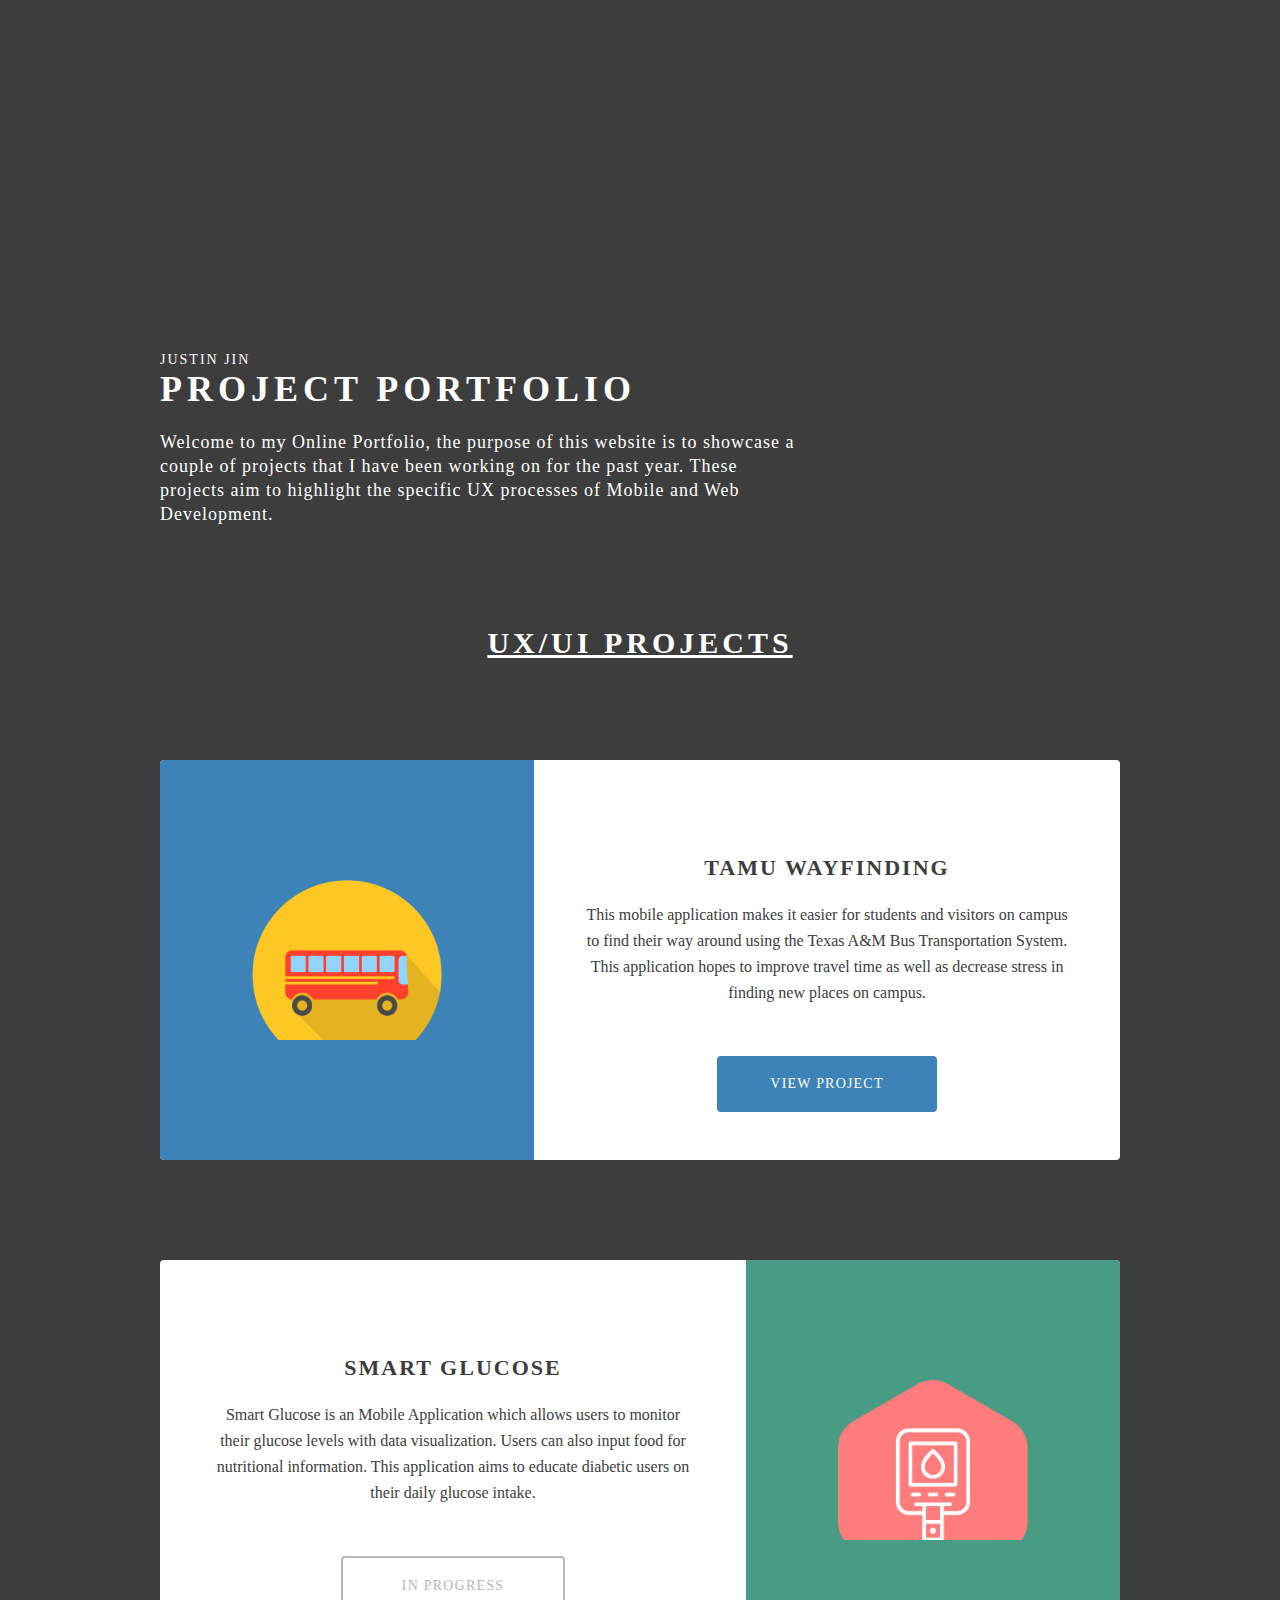
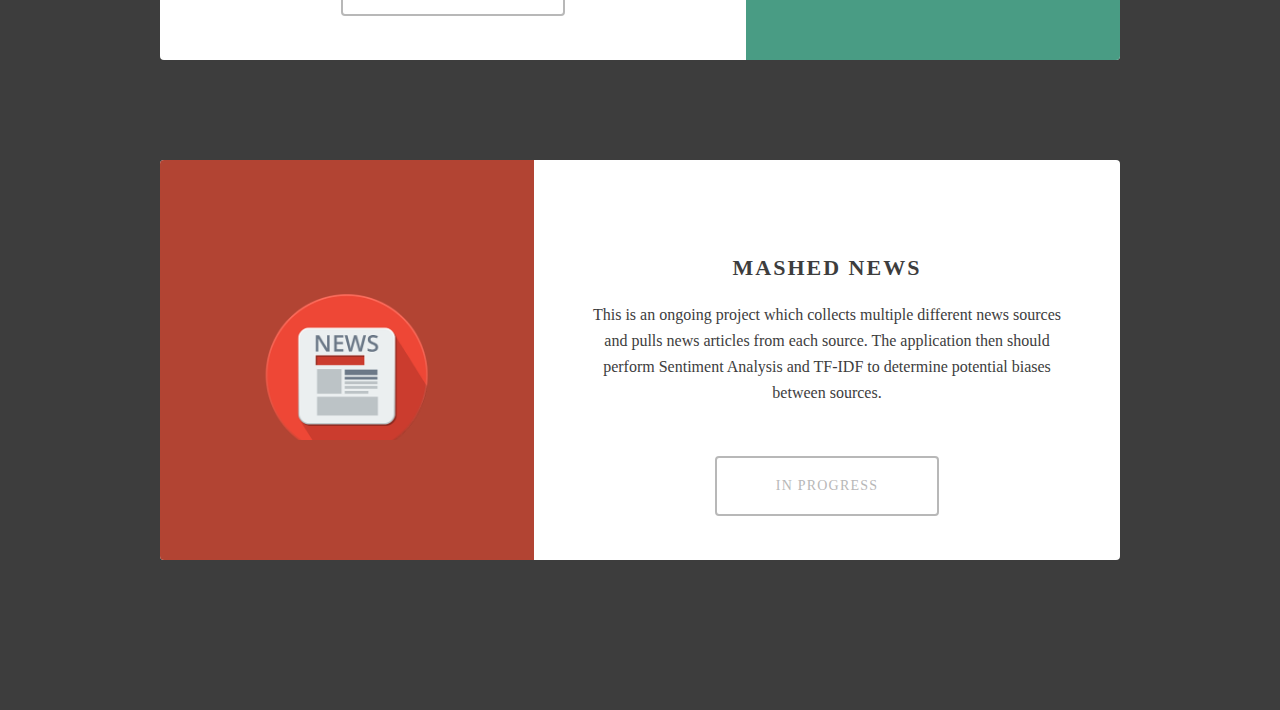
==== index.html @ f414e350 "init" ====
<!DOCTYPE html>
<html lang="en">
<head>
    <meta charset="utf-8">
	<title>UX Portfolio: JJin</title>
	<meta name="viewport" content="width=device-width, initial-scale=1.0"/>
	<meta name="robots" content="index, follow">
	<meta name="description" content="UX portfolio designed to showcase personal projects ">
	<meta name="author" content="Justin Jin">
	
    <!-- CSS / Fonts / Icons -->
    <link rel="stylesheet" type="text/css" href="fonts.css">
    <link rel="stylesheet" href="animate.css">
    <link rel="stylesheet" href="mobile.css">
    
    <!-- JavaScript /jQuery -->
    <script src="jquery-2.0.3.min.js"></script>
    <script src="jquery.stellar.min.js"></script>
    <script src="parallax.js"></script>
    <script src="waypoints.min.js"></script>
	<script>
	 $(function(){
	 	$('.work-history').hide();
	 	
	  	$('.locked').hover(function(){
	  		$(this).addClass('animated swing');
	  		}, function() {
	  			$(this).removeClass('animated swing');
	  	});
	 
	  	$('.locked').click(function(e){
		 	e.preventDefault();
		});
		
		$('.huge-icon').waypoint(function() {
			$(this).addClass('animated rollIn');
			}, { offset: 400 });
			
		$('.cover').waypoint(function() {
			$(this).addClass('animated wipe');
			}, { offset: 400 });
	  });
	</script>
    

	<!--[if lt IE 9]>
		<script src="http://html5shim.googlecode.com/svn/trunk/html5.js"></script>
	<![endif]-->

    <!--[if IE 7]> <html class="ie7"> <![endif]-->  
    <!--[if IE 8]> <html class="ie8"> <![endif]-->  

</head>
<body>

<header  class="dark">
	<div class="container">
		<div class="introduction">
			<span class="animated fadeIn author-name">Justin Jin</span>
			<h1 class="author-title animated fadeInDown">Project Portfolio</h1>
			<p class="author-summary animated fadeInUp">Welcome to my Online Portfolio, the purpose of this website is to showcase a couple of projects that I have been working on for the past year. These projects aim to highlight the specific UX processes of Mobile and Web Development.</p>
		</div>
	</div>
</header>



<section class="dark home">
	<div class="container">
				<u><h3 class="title-section">UX/UI Projects</h3></u>
	</div>
	<ul class="projects">
	
		<li>
                <div class="project theme_blue">
                    <div class="project-hd">
                        <div class="project-hd-content">
                            <div class="project-hd-content-bg"></div>
                            <div class="project-hd-content-icon">
                                <span class="icon icon_barkpark">
                            </div>
                        </div>
                    </div>
                    <div class="project-bd">
                        <h2 class="project-name">TAMU Wayfinding</h2>
                        <p>This mobile application makes it easier for students and visitors on campus to find their way around using the Texas A&M Bus Transportation System. This application hopes to improve travel time as well as decrease stress in finding new places on campus. </div>
                    <div class="project-ft">
                        <a href="tamuwayfinding.html" class="btn">View Project</a>
                    </div>
                </div>
            </li> 
		<li>
                <div class="project theme_teal">
                    <div class="project-hd project-hd_reverse">
                        <div class="project-hd-content">
                            <div class="project-hd-content-bg"></div>
                            <div class="project-hd-content-icon">
                                <span class="icon icon_sps">
                            </div>
                        </div>
                    </div>
                    <div class="project-bd">
                        <h2 class="project-name">Smart Glucose</h2>
                        <p>Smart Glucose is an Mobile Application which allows users to monitor their glucose levels with data visualization. Users can also input food for nutritional information. This application aims to educate diabetic users on their daily glucose intake.</div>
                    <div class="project-ft">
                        <span class="btn disabled">In Progress</span>
                    </div>
                </div>
            </li> 
			
					<li>
                <div class="project theme_red">
                    <div class="project-hd">
                        <div class="project-hd-content">
                            <div class="project-hd-content-bg"></div>
                            <div class="project-hd-content-icon">
                                <span class="icon icon_tv">
                            </div>
                        </div>
                    </div>
                    <div class="project-bd">
                        <h2 class="project-name">Mashed News</h2>
                        <p>This is an ongoing project which collects multiple different news sources and pulls news articles from each source. The application then should perform Sentiment Analysis and TF-IDF to determine potential biases between sources. </div>
                    <div class="project-ft">
                        <span class="btn disabled">In Progress</span>
                    </div>
                </div>
            </li> 
		<li>
		
        </ul>   
		

		



		
</section>

<script>
  (function(i,s,o,g,r,a,m){i['GoogleAnalyticsObject']=r;i[r]=i[r]||function(){
  (i[r].q=i[r].q||[]).push(arguments)},i[r].l=1*new Date();a=s.createElement(o),
  m=s.getElementsByTagName(o)[0];a.async=1;a.src=g;m.parentNode.insertBefore(a,m)
  })(window,document,'script','//www.google-analytics.com/analytics.js','ga');

  ga('create', 'UA-48662923-1', 'harkmylord.com');
  ga('send', 'pageview');

</script>

</body>
</html>
---- mobile.css ----
/* Fonts */ 
@font-face{ 
	font-family: 'ProximaNova-Thin';
	src: url('../fonts/ProximaNova-Thin-webfont.eot');
	src: url('../fonts/ProximaNova-Thin-webfont.eot?iefix') format('eot'),
	     url('../fonts/ProximaNova-Thin-webfont.woff') format('woff'),
	     url('../fonts/ProximaNova-Thin-webfont.ttf') format('truetype'),
	     url('../fonts/ProximaNova-Thin-webfont.svg#webfont') format('svg');
}

@font-face{ 
	font-family: 'ProximaNova-Light';
	src: url('../fonts/ProximaNova-Light-webfont.eot');
	src: url('../fonts/ProximaNova-Light-webfont.eot?iefix') format('eot'),
	     url('../fonts/ProximaNova-Light-webfont.woff') format('woff'),
	     url('../fonts/ProximaNova-Light-webfont.ttf') format('truetype'),
	     url('../fonts/ProximaNova-Light-webfont.svg#webfont') format('svg');
}

@font-face{ 
	font-family: 'ProximaNova-Reg';
	src: url('../fonts/ProximaNova-Reg-webfont.eot');
	src: url('../fonts/ProximaNova-Reg-webfont.eot?iefix') format('eot'),
	     url('../fonts/ProximaNova-Reg-webfont.woff') format('woff'),
	     url('../fonts/ProximaNova-Reg-webfont.ttf') format('truetype'),
	     url('../fonts/ProximaNova-Reg-webfont.svg#webfont') format('svg');
}

@font-face{ 
	font-family: 'ProximaNova-Bold';
	src: url('../fonts/ProximaNova-Bold-webfont.eot');
	src: url('../fonts/ProximaNova-Bold-webfont.eot?iefix') format('eot'),
	     url('../fonts/ProximaNova-Bold-webfont.woff') format('woff'),
	     url('../fonts/ProximaNova-Bold-webfont.ttf') format('truetype'),
	     url('../fonts/ProximaNova-Bold-webfont.svg#webfont') format('svg');
}



/* Colors */

.deep-red {
	color: #cd4d37;
}

.deep-orange {
	color: #dd6900;
}

.deep-yellow {
	color: #f6ab10;
}

.deep-blue {
	color: #3093c5;
}

.deep-green {
	color: #01ad97;
}

.concrete {
	color: #d9d9d9;
}

/* Icon Adjustments */
.fa-times-circle {
	color: #cd4d37;
}

.fa-check-circle {
	color: #01ad97;
}

html, body {
	margin: 0;
	padding: 0;
	font-family: 'ProximaNova-Thin';
}

section {
	position: relative;
	padding: 50px 0;
	overflow: hidden;
}

h1, h2, h3, h4, h5, h6 {
	text-transform: uppercase;
	
}

.headline {
	margin:0 0 50px 0;
	font-size: 38px;
	text-align: center;
	font-family: 'ProximaNova-Bold';
}


p {
	font-size: 16px;
	font-family: 'ProximaNova-Reg';
	line-height: 26px;
	margin-top: 0;
	margin-bottom: 0;
}

.light {
	width: 100%;
	background: #FFF;
	color: #3d3d3d;
}

.light a {
	
}

.dark {
	width: 100%;
	background: #3d3d3d;
	color: #FFF;
	
}

.blue {
	width: 100%;
	background: #2a80b9;
	color: #FFF;
}

.green {
	background: #2ecc71;
	color: #FFF;
}

.red {
	background: #e74c3c;
	color: #FFF;
}

.container {
	padding: 0 25px;
}

.container_overlay {
	width: 320px;
}

.hide {
	opacity: 0;
}

.show {
	opacity: 100;
}

.show-desktop {
	display: none;
}

.show-mobile {
	display: block;
}

.show-tablet {
	display: none;
}
.container img {
	max-width: 100%;
	margin-left: auto;
	margin-right: auto;
}

.img-center {
	margin-bottom: 150px !important;
}

.full {
	margin-bottom: 75px;
	position: relative;
	display: block;
	overflow: hidden;
}

.left {
	margin-bottom: 50px;
}

.right {
	margin-bottom: 50px;
}

.small-image {
	margin: 0 auto;
}



/* The Grid */

.grid-container *{
    box-sizing: border-box; 
}


.row:before, 
.row:after {
	content:"";
    display: table ;
    clear:both;
}


[class*='col-'] {
    float: left;
    min-height: 1px; 
    width: 16.66%; 
    padding: 12px;
}

.col-1{ width: 33.33%; }
.col-2{ width: 33.33%; }
.col-3{ width: 50%;    }
.col-4{ width: 66.66%; }
.col-5{ width: 83.33%; }
.col-6{ width: 100%;   }




.list-parts {
	font-family: 'ProximaNova-Reg';
	padding: 30px 30px;
}



/* Banners */
.mast {
	width:100%;
	height: 568px;
	color: #FFF;
}


/*V2 */
  .mast-home {
	  
	  
	  width: 100%;
	  height: 500px;
	  color: #FFF;
	  
	  
  }
  
  .introduction {
  	padding-top: 150px;
  }  
  
  .author-name {
	  margin-bottom: 0px;
	  font-family: 'ProximaNova-Bold';
	  text-transform: uppercase;
	  font-size: 12px;
	  letter-spacing: 2px;
  }
  .author-title {
	  font-family: 'ProximaNova-Thin';
	  font-size: 18px;
	  letter-spacing: 4px;
	  margin-bottom: 5px;
  }
  .author-summary {
	  font-family: 'ProximaNova-Thin';
	  font-size: 14px;
	  letter-spacing: 1px;
	  line-height: 20px;
  }
  
  
    

.michael {
	background: transparent url('../images/mast_small2.jpg') 0 0 / cover no-repeat;
}

.dot-matrix {
	background: transparent url('../images/tv/mast_small.jpg') 0 0 / cover no-repeat ;
  }

.tester {
	background: transparent url('../images/tester/mast_small.jpg') 0 0 / cover no-repeat ;
  }
  
.product-app {
	width: 100%;
	background: transparent url('../images/product-samples/mast_small.jpg') 0 0 / cover no-repeat;
	color: #FFF;
}

.watch-mast {
	width: 100%;
	background: transparent url('../images/watch/mast-small.jpg') 0 0 / cover no-repeat;
	color: #FFF;
}

.games-mast {
	background: transparent url('../images/nerd-box/mast-small.jpg') 0 0 / cover no-repeat;
}

.bath-mast {
	background: transparent url('../images/bathroom/mast-small.jpg') 0 0 / cover no-repeat;
}

.frame-mast {
	background: transparent url('../images/frameoflime/mast_small.jpg') 0 0 / cover no-repeat;
}
  
.mast_intro {
	margin: 0px auto 10px;
	padding: 100px 0 0;
	text-align: center;
	text-transform: uppercase;
}

.author {
	display: block;
	font-size: 22px;
	line-height: 22px;
	font-family: 'ProximaNova-Thin';
}

.header_large {
	display: block;
	font-size: 38px;
	line-height: 28px;
	font-family: 'ProximaNova-Bold';
}

.header_giant {
	display: block;
	font-size: 52px;
	line-height: 40px;
	font-family: 'ProximaNova-Bold';
}

.intro-text {
	width: 300px;
	margin: 0 auto;
	font-size: 16px;
	line-height: 20px;
	font-family: "ProximaNova-Light";
	text-align: center;
}

  .title-section {
	font-size: 24px;
	font-family: 'ProximaNova-Thin';
	text-transform: uppercase;
	margin-bottom: 75px;
	margin-top: 50px;
	text-align: center;
	letter-spacing: 4px;
	}


/* Skills  */

.exclaim {
	display: block;
	font-size: 24px;
	line-height: 30px;
	text-align: left;
	text-transform: uppercase;
	font-family: 'ProximaNova-Reg';
}


.skills-chart {
	width: 100%;
	margin-bottom: 50px;
	padding: 0;
	list-style-type: none;
	font-family: "ProximaNova-Light";
	overflow: hidden;
	text-align: right;
}

.points {
	margin-bottom: 25px;
	font-size: 14px;
}

.skill {
	margin-right: 5px;
	margin-bottom: 20px;
	font-size: 16px;
}

.points > .fa {
	margin: 0 2px;
}

/* Thirds */
.thirds {
	padding: 0;
	margin-bottom: 50px;
	display: block;
	list-style-type: none;
	text-align: center;
	overflow: hidden;
}

.third {
	margin-bottom: 50px;
}

.third:last-child {
	margin-bottom: 0;
}

.huge-icon {
	width: 25%;
	height: 25%;
}

.icon-heading {
	margin-bottom: 10px;
	font-size: 18px;
	font-family: 'ProximaNova-Bold';
	letter-spacing: 2px;
}

.icon-text {
	font-size: 16px;
	line-height: 22px;
}

/* Quarters */

  .quarters {
	  list-style-type: none;
	  padding: 0;
	  overflow: hidden;
  }
  
  .quarter {
	  width: 25%;
	  float: left;
	  margin: 0;
	  text-align: center;
  }

/* Project Stats */

.circle {
	width: 100px;
	height: 100px;
	border-radius: 100px;
	background: #FFF;
	color: #3D3D3D;
}

.medium {
	width: 270px;
	float: left;
}
.medium:last-child {
	margin: 0;
}

.stat {
	text-align: center;
}

.icon-list {
	margin-top: 0;
	padding-left: 0;
	list-style-type: none;
}

.unused {
	color: #97c5dd;
}

.large-icon {
	width:50px;
	font-size: 70px;
	margin: 0 15px 0 0;
	text-align: center;
}

.medium-icon {
	width:30px;
	font-size: 22px;
	margin: 0 5px 0 0;
	text-align: center;
}

.sub-heading {
	padding-top: 10px;
	display: block;
	font-size: 22px;
	text-transform: uppercase;
}

.connector {
	font-size: 42px;
	vertical-align: sub;
}
/* End Project Stats */



/* Resume Section */

.work-history {
	list-style-type: none;
	padding: 0;
	margin-bottom: 50px;
}

.experience {
	margin-bottom: 50px;
	position: relative;
}

.job-title {
	font-size: 32px;
	font-family: 'ProximaNova-Bold';
	text-transform: uppercase;
	margin-bottom: 15px;
	margin-top: 0px;
	text-align: center;
}



.company {
	font-size: 18px;
	font-family: 'ProximaNova-Light';
	margin-bottom: 0px;
	text-align: center;
}

.range {
	color: #646464;
}

.experience-details {
	margin-bottom: 25px;
}

.ctas {
	margin: 0px auto;
	display: inline-block;
	width: 100%;
}

.resume {
	display: block;
}
.resume:first-child {
	margin-bottom: 15px;
}

.experience-separator {
	margin: 100px 0 100px;
	border: 0;
	height: 1px;
	background-color: #C4C4C4;
	}

.page-break {
	display: none;
}


/* Brands & Company Logos List */

.clients {
	margin: 0;
	padding: 0;
	list-style-type: none;
	overflow: hidden;
	margin-bottom: 25px;
	opacity: .2;
}

.brand {
	float: left;
	width: 35%;
	margin: 10px 20px;
}


.outer-icon {
	margin: 0px auto;
	width: 100px;
	display: block;
}

/* Project List */   
.project-list {
    padding: 0;
    margin: 0px auto;
    list-style-type: none;
    overflow: hidden;
    text-align: center;
}



.project-preview {
    /* opacity: .5; */
}

.project-name {
	font-size: 18px;
	font-family: 'ProximaNova-Bold';
	letter-spacing: 2px;
}


.btn {
	width: 200px;
	margin: 0 auto;
	padding: 20px;
	display: block;
	text-decoration: none;
	text-align: center;
	text-transform: uppercase;
	font-family: 'ProximaNova-Reg';
	color: #FFF;
	letter-spacing: 1.2px;
	overflow: hidden;
	font-size: 14px;
}

.btn-icon-l {
	margin-right: 10px;
	font-weight: bold;	
}

.btn-icon-r {
	margin-left: 10px;
	font-weight: bold;	
}

.action {
  	background: #3093c5;
}

.action:hover {
  background: #1a719c;
}

.locked {
	border: 2px solid #FFF;
}

.locked:hover {
	background: #c0392b;
}

.go {
	border: 2px solid #FFF;
}

.go:hover {
	background: #3d3d3d;
}
.resume {
	border: 2px solid #3d3d3d;
	color: #3d3d3d;
}
.resume:hover {
	color: #FFF;
}
.product-samples-list {
	background: transparent url('../images/product-samples/mast-small.jpg') 0 0 / cover no-repeat;
}  

.tv-dashboard-list {
	background: transparent url('../images/tv/mast-small.jpg') 0 0 / cover no-repeat;
}  
.tester-list {
	background: transparent url('../images/tester/mast-small.jpg') 0 0 / cover no-repeat;
}
.climbs-list {
	background: transparent url('../images/climbs-list.jpg') 0 0 / cover no-repeat;
}

.smart-watch-list {
	background: transparent url('../images/watch/watch-list.jpg') 0 0 / cover no-repeat;
}  
.xbox-list {
	background: transparent url('../images/xbox-list.jpg') 0 0 / cover no-repeat;
}

.bath-list {
	background: transparent url('../images/bathroom/bathroom-list.jpg') 0 0 / cover no-repeat;
}



.interests {
	background-image: url('../images/soldering.jpg');
	background-size: cover;
	background-position: center center;
}
 .social-icon {
 	 width: 100%;
 	 display: block;
	 text-decoration: none;
	 color: #3D3D3D;
	 font-size: 26px;
 }
 
 .social-icon:hover {
	 color: #FFF;
	 background-color: #2a80b9;
 }


 .halfScreen-figure {
 	background-size: cover;
 }
 
/* Half Images */

.spark-core {
	background: url('../images/bathroom/spark-adafruit.jpg') center center no-repeat;
}

.conference-room {
	background: url('../images/bathroom/conferenceroom.png') center center no-repeat;
}

.frame-back {
	background: url('../images/frameoflime/frame-back.jpg') 0 0 no-repeat;
	background-size: cover;
	height: 300px;
}

.front-pixels {
	background: url('../images/frameoflime/front-pixels.jpg') center center no-repeat;
	background-size: cover;
	height: 300px;
}

.battery {
	background: url('../images/frameoflime/battery.jpg') center center  no-repeat;
	background-size: cover;
	height: 300px;
}

.workspace {
	background: url('../images/frameoflime/workspace.jpg') bottom left no-repeat;
	background-size: cover;
	height: 300px;
}

.frame-on {
	background: url('../images/frameoflime/frame-on.jpg') bottom left no-repeat;
	background-size: cover;
	height: 300px;
}

.orientation-gif {
	background: url('../images/frameoflime/frame-orientation.gif') center center no-repeat;
	height: 300px;
}

.menzie-react {
	background: url('../images/frameoflime/menzie-response.png') center center no-repeat;
	background-size: contain!important;
	height: 300px;
}


.intial-sketches {
	background: url('../images/tv/sketches.jpg') center center no-repeat;
	background-size: contain!important;
	height: 300px;
}

.tv-ia {
	background: url('../images/tv/team-data.jpg') center center no-repeat;
	background-size: contain!important;
	height: 300px;
}


.tv-hardware {
	background: url('../images/tv/raspberry-pi.png') center center no-repeat;
	background-size: cover;
	height: 300px;
}

.sketches-v2 {
	background: url('../images/tv/sketches-all.jpg') center center no-repeat;
	background-size: contain!important;
	height: 300px;
}

.original-dash {
	background: url('../images/tv/original-dash.jpg') center center no-repeat;
	background-size: contain!important;
	height: 300px;
}

.tv-wireframe {
	background: url('../images/tv/wireframe.jpg') center center no-repeat;
	background-size: contain!important;
	height: 300px;
}

.tv-visuals {
	background: url('../images/tv/tv-visuals.jpg') center center no-repeat;
	background-size: contain!important;
	height: 300px;
}

.doubles {
}

 .halfScreen {
	 overflow: hidden;
	 display: block;
	 margin: 0;
	 padding: 0;
	 list-style-type: none;
 }
 
 .halfScreen > * {
	 box-sizing: border-box;
 }
 
 .halfScreen-content {
	 padding: 50px;
 }
 
 .fig-title {
	 font-size: 18px;
	 font-family: 'ProximaNova-Bold';
 }
 
/* New Projects List */
/* project module */
.home {
	background-image: url('../images/collage-bg.jpg');
	}

.project {
    background-color: #ffffff;
    margin-bottom: 50px;
    color: #3d3d3d;
    border-radius: 4px;
}

.projects {
	width: 100%;
	list-style-type: none;
	padding-left: 0;
}

.projects li {
	margin: 0px 10px;
}
/* .project-hd {} */

.project-hd-content {
    position: relative;
}

.project-hd-content-bg {
	height: 160px;
	opacity: 0.25;
}

/*
.theme_agent .project-hd-content-bg {
    background: transparent url('../images/games.jpg') 0 0 / cover no-repeat; 
}

.theme_red .project-hd-content-bg {
    background: transparent url('../images/frame.jpg') 0 0 / cover no-repeat;
}

.theme_green .project-hd-content-bg {
    background: transparent url('../images/tv.jpg') 0 0 / cover no-repeat;
}

.theme_blue .project-hd-content-bg {
    background: transparent url('../images/watch.jpg') 0 0 / cover no-repeat;
}

.theme_teal .project-hd-content-bg {
    background: transparent url('../images/fc.jpg') 0 0 / cover no-repeat;
}

.theme_purple .project-hd-content-bg {
    background: transparent url('../images/bath.jpg') 0 0 / cover no-repeat;
}
*/

.project-hd-content-icon {
    display: flex;
    justify-content: center;
    align-items: center;
    position: absolute;
    top: 0;
    right: 0;
    bottom: 0;
    left: 0;
}

.project-bd {
    padding: 25px 15px;
    text-align: center;
}

.project-ft {
    text-align: center;
    padding-bottom: 25px;
}

/* btn module */
.btn {
	border-radius: 4px;
}

/* icon object */
.icon {
	width: 190px;
    height: 160px;
    display: block;
    margin: 0 auto;
    margin-top: 25px;
    background: transparent 0 0 no-repeat;
    background-size: cover;
}

.icon_games {
    background-image: url('../images/icon-xbox.png');
}

.icon_watch {
    background-image: url('../images/icon-smartwatch.png');
}

.icon_tv {
    background-image: url("news.png");
}

.icon_frame {
    background-image: url('../images/icon-smartframe.png');
}

.icon_samples {
    background-image: url('../images/icons/samples.png');
}

.icon_bath {
	background-image: url('../images/icons/iotroom.png');
}

.icon_barkpark {
	background-image: url("bus.png");
}

.icon_sps {
	background-image: url("glucosey.png");
}


/* project themes object */
.theme_agent .project-hd,
.theme_agent .btn {
    background-color: #da8032;
}
.theme_agent .btn:hover {
    background-color: #E67E22;
}


.theme_blue .project-hd,
.theme_blue .btn {
    background-color: #3e83b7;
}
.theme_blue .btn:hover {
    background-color: #2980B9;
}


.theme_green .project-hd,
.theme_green .btn {
    background-color: #64c471;
}
.theme_green .btn:hover {
    background-color: #27AE60;
}


.theme_red .project-hd,
.theme_red .btn {
    background-color: #b24433;
}
.theme_red .btn:hover {
    background-color: #C0392B;
}


.theme_teal .project-hd,
.theme_teal .btn {
    background-color: #499c84;
}
.theme_teal .btn:hover {
    background-color: #16A085;
}


.theme_purple .project-hd,
.theme_purple .btn {
    background-color: #9165b5;
}
.theme_purple .btn:hover {
    background-color: #8353ac;
}


.disabled {
	border: 2px solid #B8B8B8;
	background-color: transparent!important;
	color: #B8B8B8;
}


.message-me {
	background-color: #1F94E1;
}

.message-me h2 {
	font-size: 20px;
	font-family: 'ProximaNova-Bold';
	letter-spacing: 1px;
	margin: 0px 0px 15px;
	text-align: center;
}

.message-me p {
	font-size: 14px;
	line-height: 18px;
	margin-bottom: 50px;
	letter-spacing: 1px;
}

.white-contact {
	background-color: #FFF;
	color: #0097E0;
	font-size: 14px;
	letter-spacing: 1px;
}

.aside-icon {
	height: 75px;
	margin: 0px auto 50px;
}




/* Experience Area */

.exp-container {
	width: 100%;
}

.exp-logo {

}

.sps-logo {
	width: 100px;
	margin: 0 auto 15px;
}

.nerdery-logo {
	margin: 0 auto 25px;
	width: 75px;
}

.exp-details {
	display: block;
	margin-bottom: 50px;
}

.exp-heading {
	font-size: 20px;
	font-family: 'ProximaNova-Bold';
	letter-spacing: 1px;
	margin: 0px 0px 5px;
	text-align: center;
}

.exp-sub-heading {
	font-size: 16px;
	font-family: 'ProximaNova-Thin';
	letter-spacing: 1px;
	margin: 0px 0px 15px;
	text-align: center;
}

.exp-summary {
	font-size: 14px;
	line-height: 18px;
	margin-bottom: 75px;
	letter-spacing: 1px;
	text-align: center;
}

.exp-button {
	margin-bottom: 50px;
}

.num-list {
	margin: 0px auto;  
 }
.num-list-item {
	font-family: 'ProximaNova-Reg';
	font-size 18px;
	margin-bottom: 15px;
}  


.bg-park {
	background-image: url('../images/barkpark/bg-park.png');
	background-size: cover;
	background-repeat: no-repeat;
}






@media all and (min-width: 480px) {


  .headline {
	  font-size: 52px;
  }

  .show-mobile {
	  display: none;
  }

  .show-tablet {
	  display: block;
  }


  .title-section {
	font-size: 30px;
	font-family: 'ProximaNova-Thin';
	text-transform: uppercase;
	margin-bottom: 75px;
	margin-top: 50px;
	text-align: center;
	letter-spacing: 4px;
	}
	
  .mast {
	  	height: 525px;
	  	padding: 225px 0 0;
  }
  
    .mast-home {
	  width: 100%;
	  height: 700px;
	  color: #FFF;
	  background: transparent url('../images/mast-desk-medium.jpg') 0 0 / cover no-repeat ;
  }
  
  	.introduction {
	  	padding-top: 250px;
  	}
  
    .author-name {
	  margin-bottom: 0px;
	  font-family: 'ProximaNova-Bold';
	  text-transform: uppercase;
	  font-size: 14px;
	  letter-spacing: 2px;
  }
  .author-title {
	  font-family: 'ProximaNova-Thin';
	  font-size: 36px;
	  letter-spacing: 5px;
	  margin-bottom: 20px;
  }
  .author-summary {
	  font-family: 'ProximaNova-Thin';
	  font-size: 18px;
	  letter-spacing: 1px;
	  line-height: 26px;
  }
  
  
  
  
  .michael {
	  background: transparent url('../images/mast_medium3.jpg') no-repeat;
  }
  
  .tester {
	  background: transparent url('../images/tester/mast_medium.jpg') no-repeat;
  }

  .watch-mast {
	  background: transparent url('../images/watch/mast_medium.jpg') no-repeat;
  }
  
  .games-mast {
	background: transparent url('../images/nerd-box/mast-medium.jpg') 0 0 / cover no-repeat;
	}

.bath-mast {
	background: transparent url('../images/bathroom/mast-medium.jpg') 0 0 / cover no-repeat;
}
	
  .product-app {
		width: 100%;
		background: transparent url('../images/product-samples/mast_medium.jpg') 0 0 / cover no-repeat;
		color: #FFF;
	}
	
.frame-mast {
	background: transparent url('../images/frameoflime/mast_medium.jpg') 0 0 / cover no-repeat;
}
  
  .mast_intro {
  	width: 525px;
  	margin: 0px auto 25px;
  }
  
  .author {
  	line-height: 35px;
  	font-size: 38px;
  }
  
  .header_large {
	line-height: 60px;
	font-size: 64px;
  }
  
  .header_giant {
  	line-height: 70px;
  	font-size: 87px;
  }
  
  .intro-text {
	  width: 425px;
	  font-size: 16px;
  }
  
  .container {
  	padding: 0 50px;
  }
  
  .centered-new {
	  text-align: center;
	  font-size: 16px;
	  letter-spacing: 0.24px;
	  line-height: 24px;
  }
  
  
  /* Skills Section */

.skills-chart {
	width: 480px;
	margin: 25px auto;
}

.points {
	margin-bottom: 25px;
}

.skill {
	margin-right: 10px;
	font-size: 18px;
}

.points > .fa {
	margin: 0 10px;
	font-size: 22px;
}



/* Thirds */
.thirds {
	list-style-type: none;
	overflow: hidden;
	width: 440px;
	margin: 0 auto 50px;
}

.third {	

}


.icon-heading {
	margin-top: 15px;
	margin-bottom: 15px;
	font-size: 22px;
	font-family: 'ProximaNova-Bold';
	letter-spacing: 2px;
}


.half {
	width: 470px;
}

.half:first-child {
	margin-right: 10px;
}

.half:last-child {
	margin-left: 10px;
}

  /* Resume */
  
  .job-title {
	  font-size: 28px;
	  margin: 0 0 5px 0;
  }


.ctas {
	margin: 0px auto;
	display: block;
	
}

.clients {
}
.brand {
	width: 25%;
	margin: 10px 25px;
}

.brand:nth-child(odd) {

}


.experience:first-child {
	margin-bottom: 50px;
}

.experience:nth-child(2) {
	padding-top: 50px;	
}

.experience:last-child {
	margin-bottom: 50px;
}

.experience {
	margin-bottom: 100px;
	position: relative;
}

.experience-details {
	margin-bottom: 55px;
	text-align: center;
}

.outer-icon {
	margin-bottom: 35px;
}

.job-title {
	font-size: 42px;
	font-family: 'ProximaNova-Bold';
	text-transform: uppercase;
	text-align: center;
	margin-bottom: 15px;

}

.company {
	font-size: 22px;
	font-family: 'ProximaNova-Light';
	margin: 0 0 5px 0;
	text-align: center;
}

.range {
	color: #646464;
}

.page-break {
	display: none;
}






/* Project List */   
.project-list {
	
}

.project {
	float: left;
}

.project-name {
	font-size: 24px;
	letter-spacing: 2px;
}

.action {
	
}

.product-samples-list {
	background: transparent url('../images/product-samples-list.jpg') top center cover no-repeat;
}  

.tv-dashboard-list {
	background: transparent url('../images/tv-list.jpg') 0 0 / cover no-repeat;
}  
.tester-list {
	background: transparent url('../images/tester/mast-large.jpg') 0 0 / cover no-repeat;
}

.smart-watch-list {
	background: transparent url('../images/watch/watch-list.jpg') top center cover no-repeat;
}



 .halfScreen-figure {
 	background-size: cover;
 }
 
 .halfScreen {
	 display: ms-flexbox;
	 display: ms-flex;
	 display: webkit-flex;
	 display: moz-flex;
	 display: flex;
 }
 
/* Half Images */

.frame-back {
	background: url('../images/frameoflime/frame-back.jpg') 0 0 no-repeat;
	background-size: cover;
	height: auto;
}

.spark-core {
	background: url('../images/bathroom/spark-adafruit.jpg') center center no-repeat;
}

.conference-room {
	background: url('../images/bathroom/conferenceroom.png') center center no-repeat;
}

.front-pixels {
	background: url('../images/frameoflime/front-pixels.jpg') center center no-repeat;
	background-size: cover;
	height: auto;
}

.battery {
	background: url('../images/frameoflime/battery.jpg') center center  no-repeat;
	background-size: cover;
	height: auto;
}

.workspace {
	background: url('../images/frameoflime/workspace.jpg') bottom left no-repeat;
	background-size: cover;
	height: auto;
}

.frame-on {
	background: url('../images/frameoflime/frame-on.jpg') bottom left no-repeat;
	background-size: cover;
	height: auto;
}

.orientation-gif {
	background: url('../images/frameoflime/frame-orientation.gif') center center no-repeat;
	height: auto;
}

.menzie-react {
	height: auto;
}


.initial-sketches {
	height: auto;
}

.tv-ia {
	height: auto;
}

.tv-hardware {
	height: auto;
}

.sketches-v2 {
	height: auto;
}

.original-dash {
	height: auto;
}

.tv-wireframe {
	height: auto;
}

.tv-visuals {
	height: auto;
}



.doubles {
	height: 600px;
}

 .halfScreen {
	 overflow: hidden;
	 display: ms-flexbox;
	 display: ms-flex;
	 display: webkit-flex;
	 display: moz-flex;
	 display: flex;
	 margin: 0;
	 padding: 0;
	 list-style-type: none;
 }
 
 .halfScreen > * {
	 width: 50%;
	 float: left;
	 box-sizing: border-box;
 }
 
 .halfScreen-content {
	 padding: 100px;
 }
 .fig-title {
	 font-size: 18px;
	 font-family: 'ProximaNova-Bold';
 }



/* New Projects Listing */

.project-bd {
	text-align: center;
}

.project-hd-content-bg  {
	height: 300px;
}

.icon {
		margin-top: 0px;
	}



.message-me p {
	font-size: 14px;
	line-height: 18px;
	margin: 0 auto 50px;
	text-align: center;
	width: 400px;
}



/* Experience Area */

.exp-container {
	width: 100%;
}

.exp-logo {

}

.sps-logo {
	width: 125px;
	margin: 0 auto 15px;
}

.nerdery-logo {
	margin: 0 auto 25px;
	width: 100px;
}

.exp-details {
	display: block;
	margin: 0 auto 50px;
	width: 480px;
}

.exp-heading {
	font-size: 20px;
	font-family: 'ProximaNova-Bold';
	letter-spacing: 1px;
	margin: 0px 0px 5px;
	text-align: center;
}

.exp-sub-heading {
	font-size: 16px;
	font-family: 'ProximaNova-Thin';
	letter-spacing: 1px;
	margin: 0px 0px 15px;
	text-align: center;
}

.exp-summary {
	font-size: 14px;
	line-height: 18px;
	margin-bottom: 75px;
	letter-spacing: 1px;
	text-align: center;
}

.exp-button {
	margin-bottom: 50px;
}






} /* End Tableto */



@media all and (min-width: 960px) {
  
  
  
  .centered-new {
	  text-align: center;
	  font-size: 16px;
	  width: 850px;
	  letter-spacing: 0.24px;
	  line-height: 24px;
	  margin: 0px auto 150px;
  }
  
  .num-list {
	  margin: 0px auto;
	  
  }
  .num-list-item {
	font-family: 'ProximaNova-Reg';
	font-size 18px;
	margin-bottom: 15px;
	}  
  
  .mast-home {
	  width: 100%;
	  height: 900px;
	  color: #FFF;
	  background: transparent url('../images/mast-desk-large.jpg') 0 0 / cover no-repeat ;
  }
  .introduction {
	  padding-top: 350px;
  }
  .author-name {
	  margin-bottom: 5px;
	  font-family: 'ProximaNova-Bold';
	  text-transform: uppercase;
	  font-size: 14px;
	  letter-spacing: 2px;
	  margin-bottom: 5px;
  }
  .author-title {
	  font-family: 'ProximaNova-Thin';
	  font-size: 36px;
	  letter-spacing: 5px;
	  margin-bottom: 20px;
	  margin-top: 0px;
	  }
  .author-summary {
	  font-family: 'ProximaNova-Thin';
	  font-size: 18px;
	  letter-spacing: 1px;
	  width: 640px;
	  line-height: 24px;
  }
  
  
  
  .container {
  		width: 960px;
  		margin: 0 auto;
  		padding: 0;
  		overflow: hidden;
  }  

  
  .row {
	  width: 100%;
	  margin-bottom: 0px;
	  overflow: hidden;
  }
  
  .small {
	width: 455px;
	}

  .left {
	float: left;
	display: block;
	margin-right: 50px;
	margin-bottom: 0;
	}

  .right {
  	float: left;
	display: block;
	margin-bottom: 0;
	}
	
  .headline {
	  margin: 50px 0;
	  font-size: 42px;
	  letter-spacing: 0.51px;
  }
  
  .sub-heading {
	margin: 0 0 15px 0;
	padding: 0;
  }
  
  .show-desktop {
	  display: block;
  }
  
  .show-mobile {
	  display: none;
  }
  
  .cover {
	  position: absolute;
	  display: block;
	  clear: both;
	  z-index: 1;
	  top: 75px;
	  left: 0;
	  height: 210px;
	  width: 100%;
	  background: #fff;
  }
  
  .btn {
  	width: 200px;
  	margin: 0 auto;
	padding: 20px 10px;
	display: block;
	text-decoration: none;
	text-align: center;
	text-transform: uppercase;
  }

  .action {
	background: #3093c5;
	color: #FFF;
  }
 
  .action:hover {
	background: #1a719c;
  }
  
  
  .graph {
	  float: left;
	  overflow: hidden;
  }
  
  .icon-item {
  		height: 30px;	  
  }
  
  .title-section {
	font-size: 30px;
	font-family: 'ProximaNova-Thin';
	text-transform: uppercase;
	margin-bottom: 100px;
	margin-top: 50px;
	text-align: center;
	letter-spacing: 4px;
}
  
  .interests {
	  padding-top: 75px;
	  padding-bottom: 150px;
  }
  
  /* Mast Styles */
  .mast {
  }
  .sample-mast {
	  background: transparent url('../images/body-samples.jpg') 0 0 / cover no-repeat ;
  }
  
  .michael {
	  background: transparent url('../images/mast_large2.jpg') 0 0 / cover no-repeat ;
  }
  
  .dot-matrix {
	  background: transparent url('../images/tv/mast_large.jpg') 0 0 / cover no-repeat ;
  }
  
  .tester {
	  background: transparent url('../images/tester/mast_large.jpg') 0 0 / cover no-repeat ;
  }
  
  .product-app {
		width: 100%;
		background: transparent url('../images/product-samples/mast_large.jpg') 0 0 / cover no-repeat;
		color: #FFF;
	}
  
  .watch-mast {
		width: 100%;
		background: transparent url('../images/watch/mast-large.jpg') 0 0 / cover no-repeat;
		color: #FFF;
	}
  
  .games-mast {
	background: transparent url('../images/nerd-box/mast-large.jpg') 0 0 / cover no-repeat;
	}
	
	.bath-mast {
	background: transparent url('../images/bathroom/mast-bathroom.jpg') 0 0 / cover no-repeat;
	}
	.frame-mast {
	background: transparent url('../images/frameoflime/mast_large.jpg') 0 0 / cover no-repeat;
	}
	
	.barkpark {
		background: transparent url('../images/barkpark/mast-large.png') 0 0 / cover no-repeat;
		}	
	
  .mast_intro {
	  width: 960px;
	  margin: 0 auto 25px;
	  padding: 50px 0 0;

  }


.product-samples-list {
	background: transparent url('../images/product-samples/mast-large.jpg') 0 0 / cover no-repeat;
}  


  .author {
	line-height: 55px;
  	font-size: 50px;
  }
  
  .header_large {
	line-height: 70px;
	font-size: 82px;
  }
  
  .header_giant {
  	line-height: 105px;
  	font-size: 112px;
  } 

  .intro-text {
	  width: 550px;
	  line-height: 26px;
	  font-size: 18px;
	  padding-top: 0;
  }  
  
/* Project List */   
  .home {
	  padding-top: 50px;
  }
  .project-list {
  	margin: 0 auto;
  	width: 80%;
  }
  
  .project {
	margin-bottom: 100px;
  }

  .project-name {
	font-size: 22px;
	line-height: 30px;
	letter-spacing: 2px;
  }
  
  
.col-1{ width: 16.66%; }
.col-2{ width: 33.33%; }
.col-3{ width: 50%;    }
.col-4{ width: 66.66%; }
.col-5{ width: 83.33%; }
.col-6{ width: 100%;   }



/* May 2016 Revised Skills/Interests */

.interests-container {
	width: 100%;
	overflow: hidden;
	margin-bottom: 100px;
}

.interests-container:last-child {
	margin-bottom: 0;
}

.interest-figure {
	width: 75px;
	margin-right: 50px;
	margin-left: 100px;
	float: left;
}

.interest-content {
	float: left;
	width: 600px;
}

.interest-content h2 {
	font-family: 'ProximaNova-Bold';
	margin-top: 0;
	margin-bottom: 10px;
	font-size: 16px;
	letter-spacing: 4px;
}

.interest-content p {
	
}


.company-name {
	font-family: 'ProximaNova-Reg';
}
  
  /* Skills Section */

	.skills-chart {
		text-align: right;
	}
	
	.points {
		margin-bottom: 25px;
		font-size: 16px;
		height: 20px;
	}
	
	.skill {
		display: inline;
		margin-right: 10px;
		margin-bottom: 10px;
		font-size: 16px;
	}
	
	.points > .fa {
		margin: 0 15px;
		font-size: 22px;
	}



/* Thirds */
.thirds {
	display: inline-block;
	list-style-type: none;
	overflow: hidden;
	width: 960px;
	margin-bottom: 0;
}

.third:first-child {
	margin: 0 20px 0px 0;
}

.third {
	width: 280px;
	margin: 0 20px 0px;
	float: left;
}

.third:last-child {
	margin: 0 0 0px 20px;
}

.project-list li.third:nth-child(5n+1){
	margin-right: 0px;
	margin-left: 10px;
}
.project-list li.third:nth-child(4){
	margin-left: 0px;
	margin-right: 10px;
}

.project-list li.third:nth-child(5){
	margin: 0 10px;
}

.project-list li.third {
	width: 306px;
}

.two-thirds {
	width: 560px;
	margin: 0 20px 50px;
	float: left;
}
.icon-heading {
	margin-bottom: 15px;
	font-size: 18px;
	font-family: 'ProximaNova-Bold';
	letter-spacing: 4px;
}

/* Quarters */

  .quarters {
  	  width: 960px;
	  list-style-type: none;
	  margin-bottom: 50px;
	  margin-top: 50px;
	  padding: 0;
	  overflow: hidden;
  }
  
  .quarter {
	  width: 220px;
	  float: left;
	  margin: 0 10px;
	  text-align: center;
  }
  
  /* Video */

  .fluidEmbed {
      padding-bottom: 56.25%;
      position: relative;
      height: 0;
  }

  .fluidEmbed iframe {
      position: absolute;
      top: 0;
      left: 0;
      width: 100%;
      height: 100%;
  }

  .light_overlay { position: relative; }

  .light_collapse { padding: 0; }

  .container_overlay {
      height: 100%;
      margin: 0 auto;
      padding-top: 200px;
      position: absolute;
      top: 0;
      right: 0;
      left: 0;
      z-index: 2;
      -webkit-box-sizing: border-box;
      -moz-box-sizing: border-box;
      -ms-box-sizing: border-box;
      -o-box-sizing: border-box;
      box-sizing: border-box;
  }


/* Resume Section */
 .intro {
	 margin-top: 50px;
	 margin-bottom: 50px;
	 position: relative; 
 }
 
.company-logo {
	width: 60px;
	margin-right: 50px;
	margin-top: 50px;
	float: left;
	display: block;
}

.description {
	width: 720px;
	display: block;
	float: left;
	margin-bottom: 50px;
	margin-top: 50px;
}

.ctas {
	margin: 0px auto 50px;
	width: 224px;
}

.resume {
	display: inline-block;
}


.clients {
	width: -webkit-fit-content;
    width: -moz-fit-content;
    width: fit-content;
    margin-bottom: 0px;
}

.brand {
	width: 10%;
		
}


.job-title {
	font-size: 36px;
	margin-bottom: 15px;
	letter-spacing: 2px;
}

.company {
	font-size: 18px;
	margin-bottom: 0;
	letter-spacing: 1px;
}

.work-history {
	padding-top: 50px;
}

.experience {
	overflow: hidden;
	padding-top: 0;
	padding-left: 0;
	margin-bottom: 15px;
}

.experience-details {
	text-align: left;
	padding-left: 20px;
	margin-top: 0px;
	margin-bottom: 15px;
}

.experience-item {
	font-size: 18px;
	margin-bottom: 10px;
	text-transform: uppercase;
}

.experience-content {
	overflow: hidden;
	margin-bottom: 30px;
}

.experience-media {
	width: 163px;
	background: #FFF;
	border-radius: 50%;
	float: left;
	margin-right: 60px;
}

.job-summary {
	text-align: left;
}

.page-break {
	display: block;
}

.line-title { 
	width:100%; 
	text-align:center; 
	border-bottom: 1px solid #3d3d3d; 
	line-height:0.1em; 
	margin:10px 0 20px; 
	font-size: 18px;
	font-family: 'ProximaNova-Bold';
} 
	
.line-strike { 
	background:#fff; 
	padding:0 10px; 
}

.contribution-logo {
	margin: 30px 0px 10px;
}

.contribution-title {
	font-family: 'ProximaNova-Bold';
	font-size: 28px;
	margin: 0px 0px 15px;
}

.contribution-desc {
	font-size: 14px;
	margin-bottom: 25px;
}

.fifty-fifty {
	width: 350px;
	float: left;
	display: inline-block;
	padding: 25px 65px;
	text-align: center;
}






.outer-icon {
	margin: 0px auto 35px;
	width: 100px;
}

.inner-icon {
	position: absolute;
	top: 36px;
	left: 32px;
	font-size: 100px;
	color: #3D3D3D;
}

.project-process {
	margin: 50px auto;
}

.large-circle {
	position: absolute;
	right: 0;
	top: 18px;
	font-size: 30px;
	color: #FFF;
}

.small-circle {
	font-size: 16px;
	position: absolute;
	top: 7px;
	left: 6px;
}


 .social-icon {
 	 width: 100%;
 	 display: block;
	 text-decoration: none;
	 color: #3D3D3D;
	 font-size: 32px;
 }
 

 .halfScreen-figure {
 	background-size: cover;
 }
 
/* Half Images */

.frame-back {
	background: url('../images/frameoflime/frame-back.jpg') 0 0 no-repeat;
	background-size: cover;
}

.spark-core {
	background: url('../images/bathroom/spark-adafruit.jpg') center center no-repeat;
}

.conference-room {
	background: url('../images/bathroom/conferenceroom.png') center center no-repeat;
}

.front-pixels {
	background: url('../images/frameoflime/front-pixels.jpg') center center no-repeat;
	background-size: cover;
}

.battery {
	background: url('../images/frameoflime/battery.jpg') center center  no-repeat;
	background-size: cover;
}

.workspace {
	background: url('../images/frameoflime/workspace.jpg') bottom left no-repeat;
	background-size: cover;
}

.frame-on {
	background: url('../images/frameoflime/frame-on.jpg') bottom left no-repeat;
	background-size: cover;
}

.orientation-gif {
	background: url('../images/frameoflime/frame-orientation.gif') center center no-repeat;
}



.initial-sketches {
	background: url('../images/tv/sketches.jpg') center center no-repeat;
	background-size: contain;
}

.tv-ia {
	background: url('../images/tv/team-data.jpg') center center no-repeat;
}

.tv-hardware {
	background: url('../images/tv/raspberry-pi.png') center center no-repeat;
}

.sketches-v2 {
	background: url('../images/tv/sketches-all.jpg') center center no-repeat;
}

.original-dash {
	background: url('../images/tv/original-dash.jpg') center center no-repeat;
}

.tv-accessibility {
	background: url('../images/tv/access.png') center center no-repeat;
}

.tv-glyph {
	background: url('../images/tv/glyph-tv.jpg') center center no-repeat;
}

.tv-visuals {
	background: url('../images/tv/tv-visuals.jpg') center center no-repeat;
}





.doubles {
	height: 600px;
}

 .halfScreen {
	 overflow: hidden;
	 display: ms-flexbox;
	 display: ms-flex;
	 display: webkit-flex;
	 display: moz-flex;
	 display: flex;
	 margin: 0;
	 padding: 50px 0;
	 list-style-type: none;
 }
 
 .halfScreen > * {
	 width: 50%;
	 float: left;
	 box-sizing: border-box;
 }
 
 .halfScreen-content {
	 padding: 100px;
 }
 .fig-title {
	 font-size: 32px;
	 font-family: 'ProximaNova-Bold';
 }
 
.projects {
	width: 960px;
	margin: 0 auto;

}

.projects li {
	margin: 0px;
}

.project {
        overflow: hidden;
    }

    .project-hd {
        float: left;
        text-align: left;
    }

    .theme_agent .project-hd-content-bg {
        width: 374px;
        height: 400px;
        /* background-image: url('../images/games-large.jpg'); */
    }
	
	.theme_red .project-hd-content-bg {
        width: 374px;
        height: 400px;
        /* background-image: url('../images/frame-large.jpg');*/
    }
    
    .theme_green .project-hd-content-bg {
        width: 374px;
        height: 400px;
        /* background-image: url('../images/tv-large.jpg');*/
    }
    
	.theme_blue .project-hd-content-bg {
        width: 374px;
        height: 400px;
        /* background-image: url('../images/watch-large.jpg');*/
    }
	
	.theme_teal .project-hd-content-bg {
		width: 374px;
        height: 400px;
    	/* background: transparent url('../images/fc-large.jpg') 0 0 / cover no-repeat;*/
	}
	
	.theme_purple .project-hd-content-bg {
		width: 374px;
        height: 400px;
    	/* background: transparent url('../images/bath-large.jpg') 0 0 / cover no-repeat;*/
	}
	
    .project-bd,
    .project-ft {
        overflow: hidden;
    }
	
	.project-bd {
    	padding: 75px 50px 50px;
	}
	
    .project-hd_reverse {
        float: right;
    } 
	
	
	/* Dribbble Shots */
	.shots {
		list-style-type: none;
		overflow: hidden;
		padding: 0;
		margin: 0;
		width: 100%;
		opacity: .25;
		position: absolute;
		top: 0;
		left: 0;
	}
	
	.shots--shot img {
		display: block;
		float: left;
		width: 175px;
	}
	
	
	
	
	
	
.message-me {
	background-color: #1F94E1;
	padding-top: 75px;
}

.message-me h2 {
	font-size: 22px;
	font-family: 'ProximaNova-Bold';
	letter-spacing: 1px;
	margin: 0px 0px 15px;
	text-align: center;
}

.message-me p {
	font-size: 14px;
	line-height: 18px;
	margin-bottom: 50px;
	width: 600px;
}

.white-contact {
	background-color: #FFF;
	color: #0097E0;
	font-size: 14px;
	letter-spacing: 1px;
	margin-bottom: 50px;
}

.aside-icon {
	height: 75px;
	margin: 0px auto 50px;
}	
	
	



/* Experience Area */

.exp-container {
	width: 420px;
	overflow: hidden;
	float: left;
}

.exp-container:first-of-type {
	margin-right: 100px;
}

.exp-logo {
	display: block;
	width: 150px;
	margin: 0 auto;
}

.sps-logo {
	width: 150px;
	margin: 0 auto 15px;
}

.nerdery-logo {
	margin: 0 auto 42px;
	width: 100px;
}

.exp-details {
	display: block;
	margin: 0 auto 50px;
	width: 420px;
	float: left;
}

.exp-heading {
	font-size: 20px;
	font-family: 'ProximaNova-Bold';
	letter-spacing: 1px;
	margin: 0px 0px 5px;
}

.exp-sub-heading {
	font-size: 16px;
	font-family: 'ProximaNova-Thin';
	letter-spacing: 1px;
	margin: 0px 0px 15px;
}

.exp-summary {
	font-size: 14px;
	line-height: 18px;
	margin-bottom: 75px;
	letter-spacing: 1px;
}

.exp-button {
	margin-bottom: 50px;
	clear: both;
}
	
.go:hover {
	background-color: #FFFFFF;
	color: #3D3D3D;
}
	
	
}
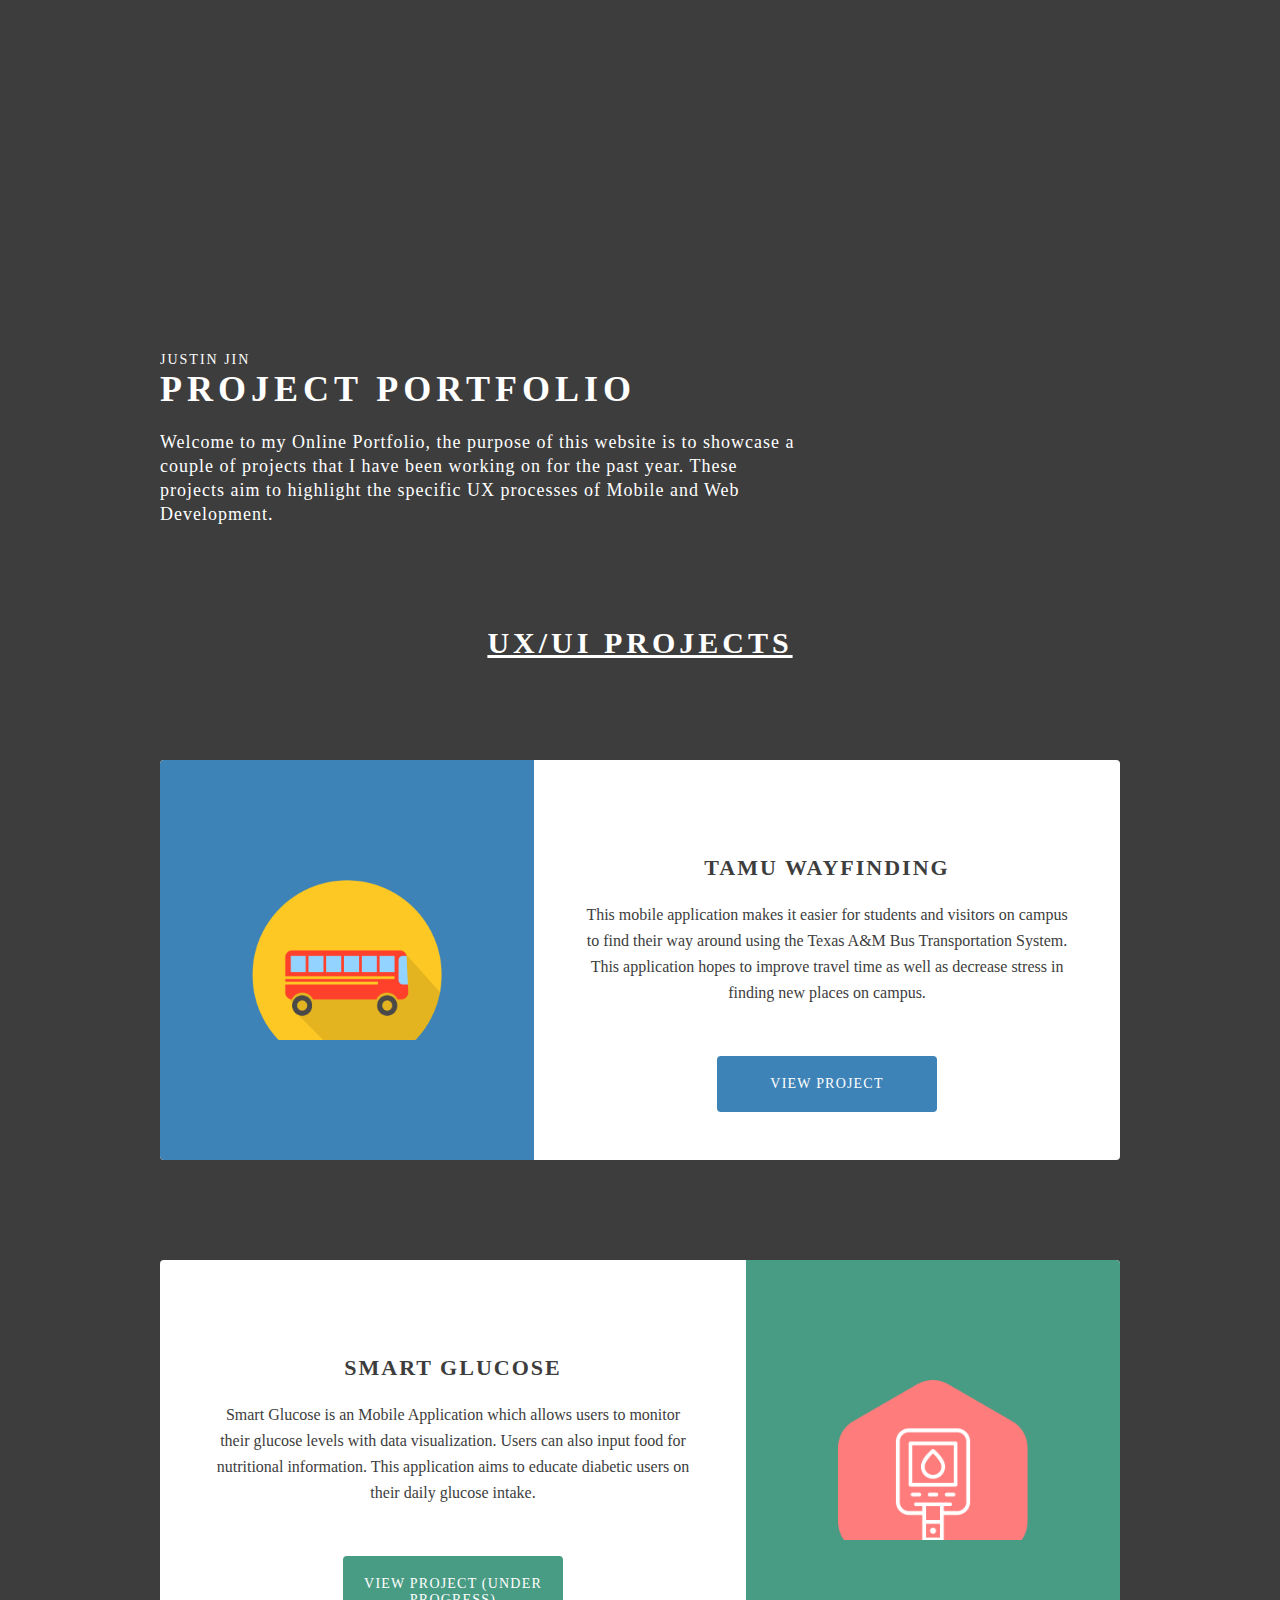
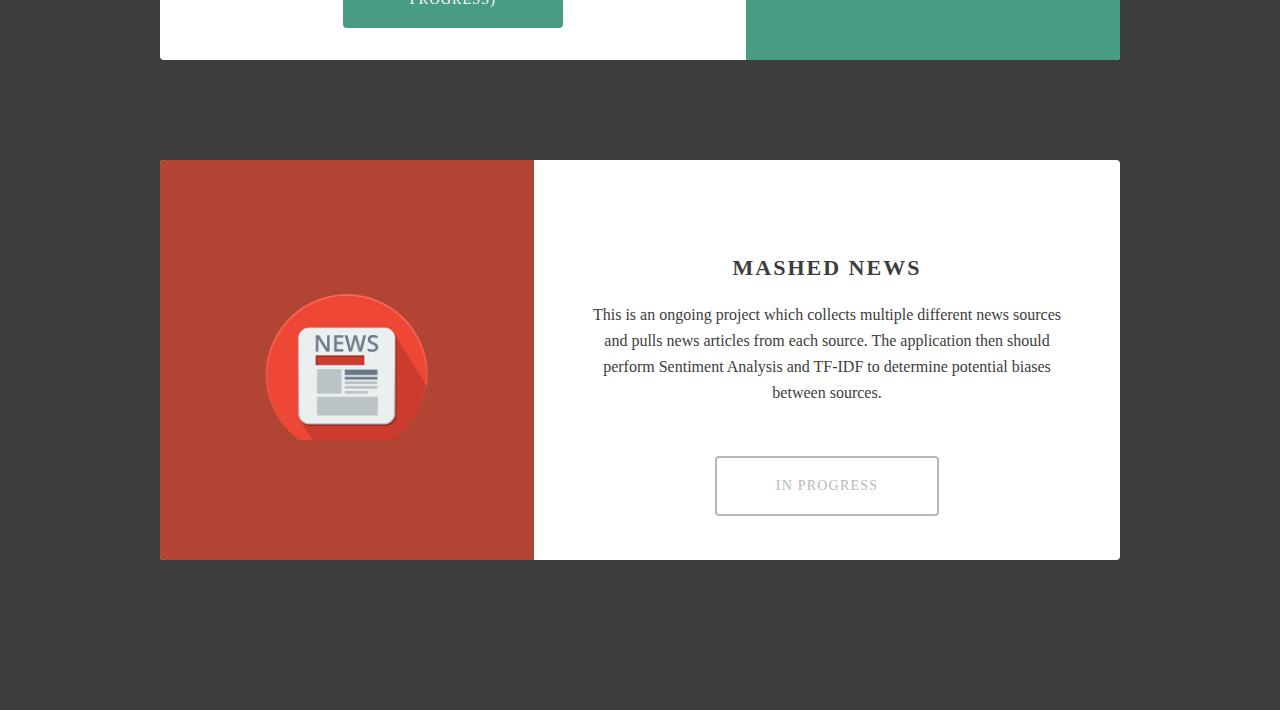
==== commit f5c73254: "update" ====
--- a/index.html
+++ b/index.html
@@ -103,7 +103,7 @@
                         <h2 class="project-name">Smart Glucose</h2>
                         <p>Smart Glucose is an Mobile Application which allows users to monitor their glucose levels with data visualization. Users can also input food for nutritional information. This application aims to educate diabetic users on their daily glucose intake.</div>
                     <div class="project-ft">
-                        <span class="btn disabled">In Progress</span>
+                        <a href="smartglucose.html" class="btn">View Project (Under Progress)</a>
                     </div>
                 </div>
             </li> 
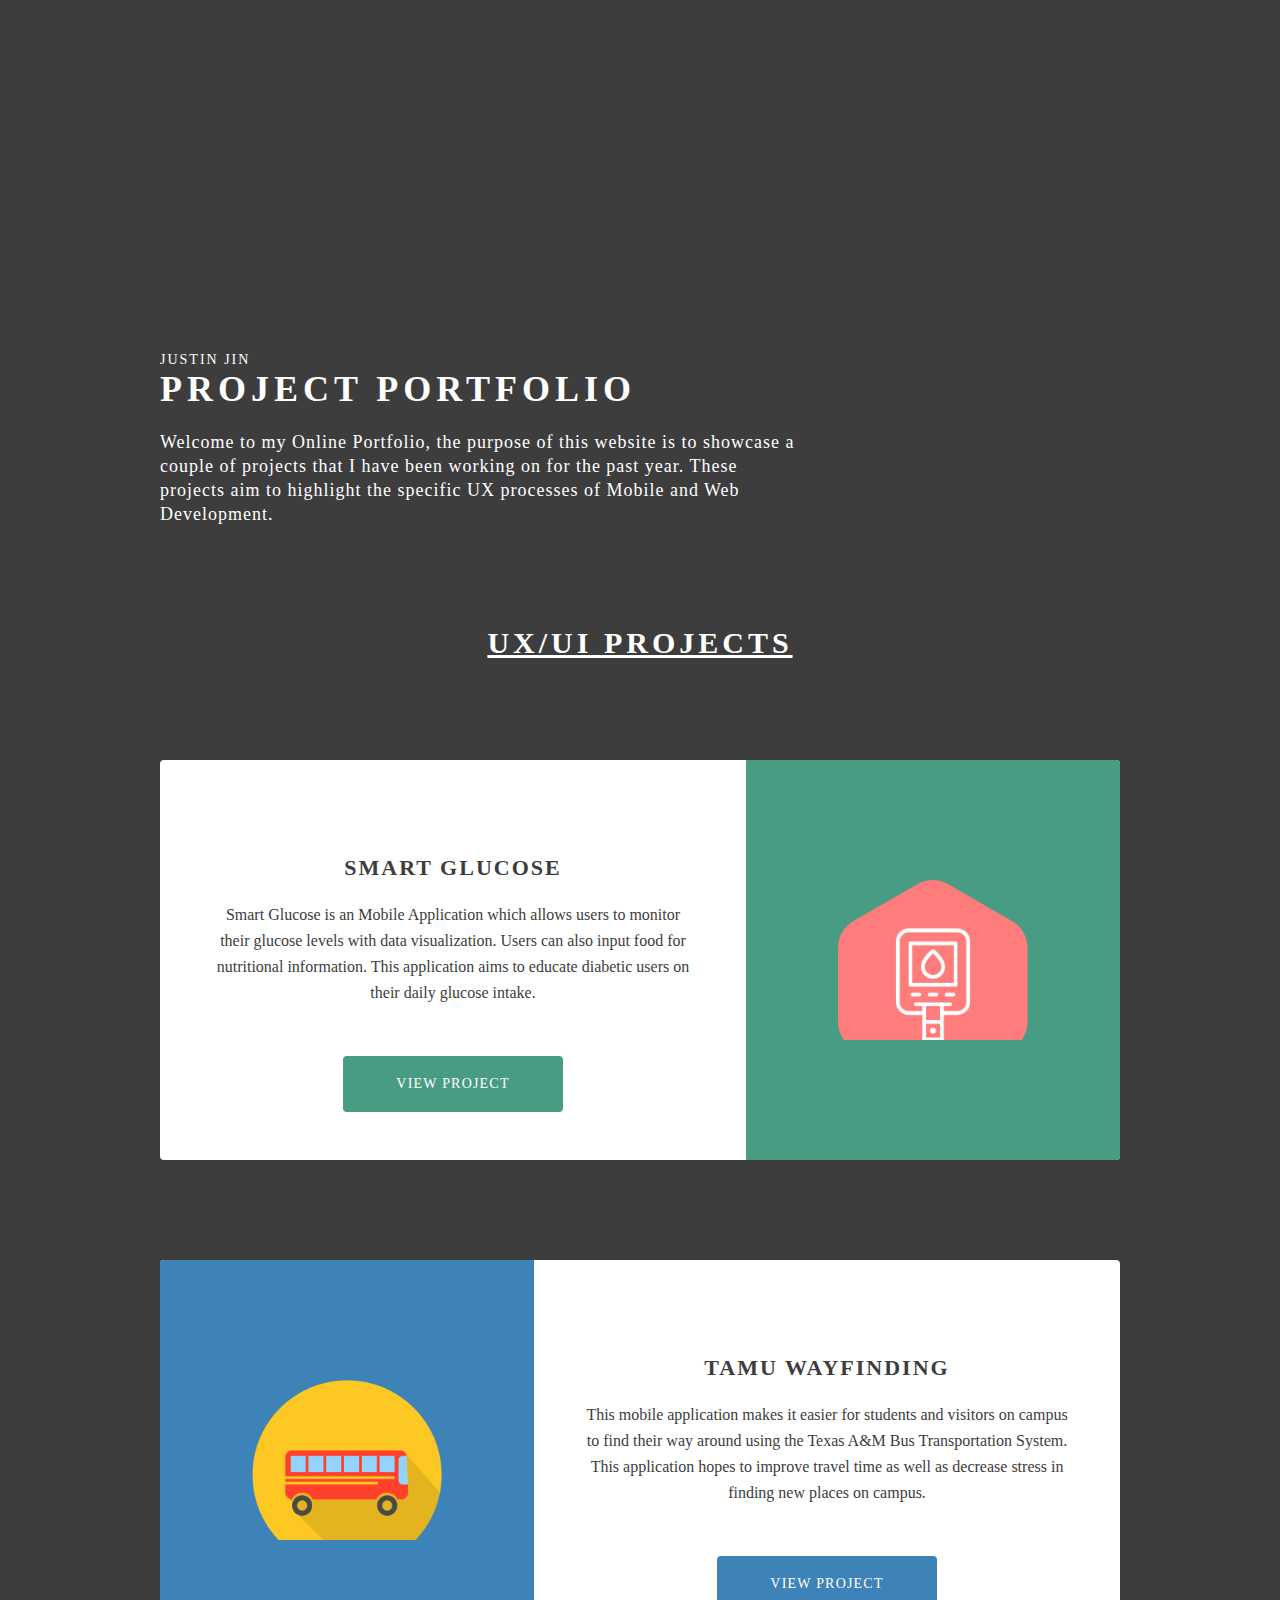
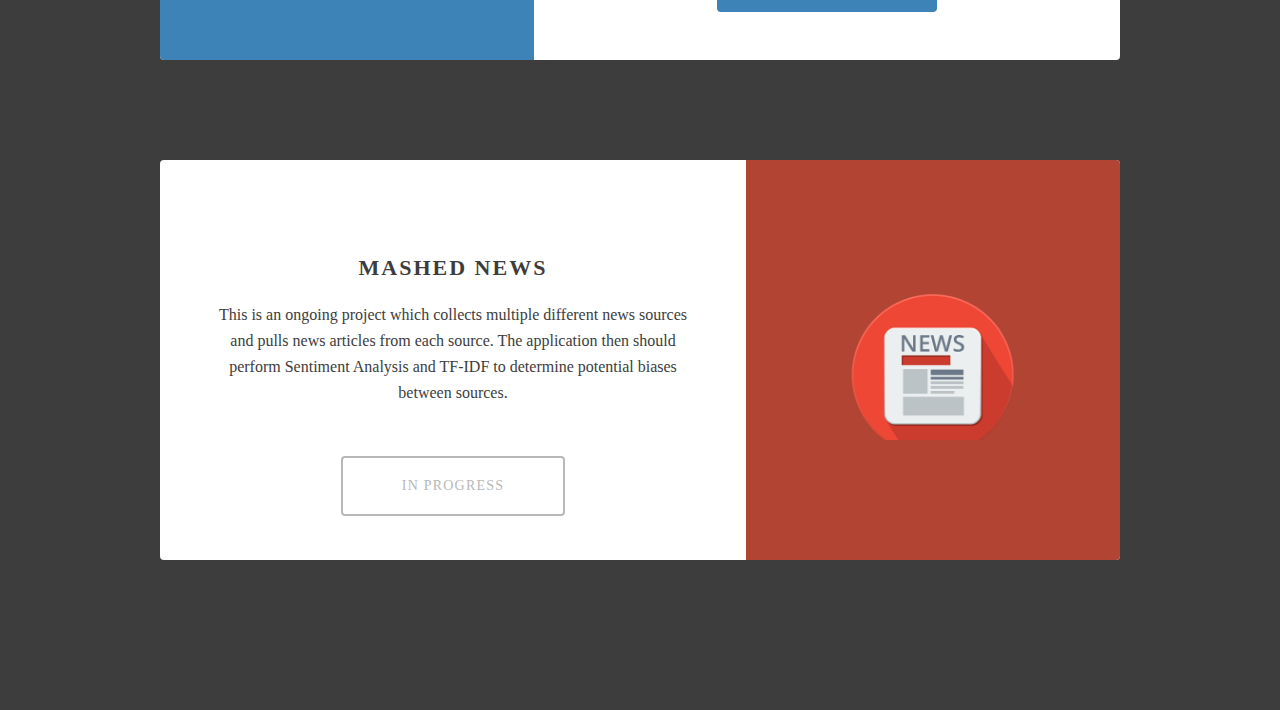
==== commit 9fa9967a: "update index" ====
--- a/index.html
+++ b/index.html
@@ -71,6 +71,25 @@
 	</div>
 	<ul class="projects">
 	
+			<li>
+                <div class="project theme_teal">
+                    <div class="project-hd project-hd_reverse">
+                        <div class="project-hd-content">
+                            <div class="project-hd-content-bg"></div>
+                            <div class="project-hd-content-icon">
+                                <span class="icon icon_sps">
+                            </div>
+                        </div>
+                    </div>
+                    <div class="project-bd">
+                        <h2 class="project-name">Smart Glucose</h2>
+                        <p>Smart Glucose is an Mobile Application which allows users to monitor their glucose levels with data visualization. Users can also input food for nutritional information. This application aims to educate diabetic users on their daily glucose intake.</div>
+                    <div class="project-ft">
+                        <a href="smartglucose.html" class="btn">View Project</a>
+                    </div>
+                </div>
+            </li> 
+	
 		<li>
                 <div class="project theme_blue">
                     <div class="project-hd">
@@ -89,27 +108,10 @@
                     </div>
                 </div>
             </li> 
-		<li>
-                <div class="project theme_teal">
-                    <div class="project-hd project-hd_reverse">
-                        <div class="project-hd-content">
-                            <div class="project-hd-content-bg"></div>
-                            <div class="project-hd-content-icon">
-                                <span class="icon icon_sps">
-                            </div>
-                        </div>
-                    </div>
-                    <div class="project-bd">
-                        <h2 class="project-name">Smart Glucose</h2>
-                        <p>Smart Glucose is an Mobile Application which allows users to monitor their glucose levels with data visualization. Users can also input food for nutritional information. This application aims to educate diabetic users on their daily glucose intake.</div>
-                    <div class="project-ft">
-                        <a href="smartglucose.html" class="btn">View Project (Under Progress)</a>
-                    </div>
-                </div>
-            </li> 
 			
 					<li>
                 <div class="project theme_red">
+				  <div class="project-hd project-hd_reverse">
                     <div class="project-hd">
                         <div class="project-hd-content">
                             <div class="project-hd-content-bg"></div>
@@ -118,6 +120,7 @@
                             </div>
                         </div>
                     </div>
+					</div>
                     <div class="project-bd">
                         <h2 class="project-name">Mashed News</h2>
                         <p>This is an ongoing project which collects multiple different news sources and pulls news articles from each source. The application then should perform Sentiment Analysis and TF-IDF to determine potential biases between sources. </div>
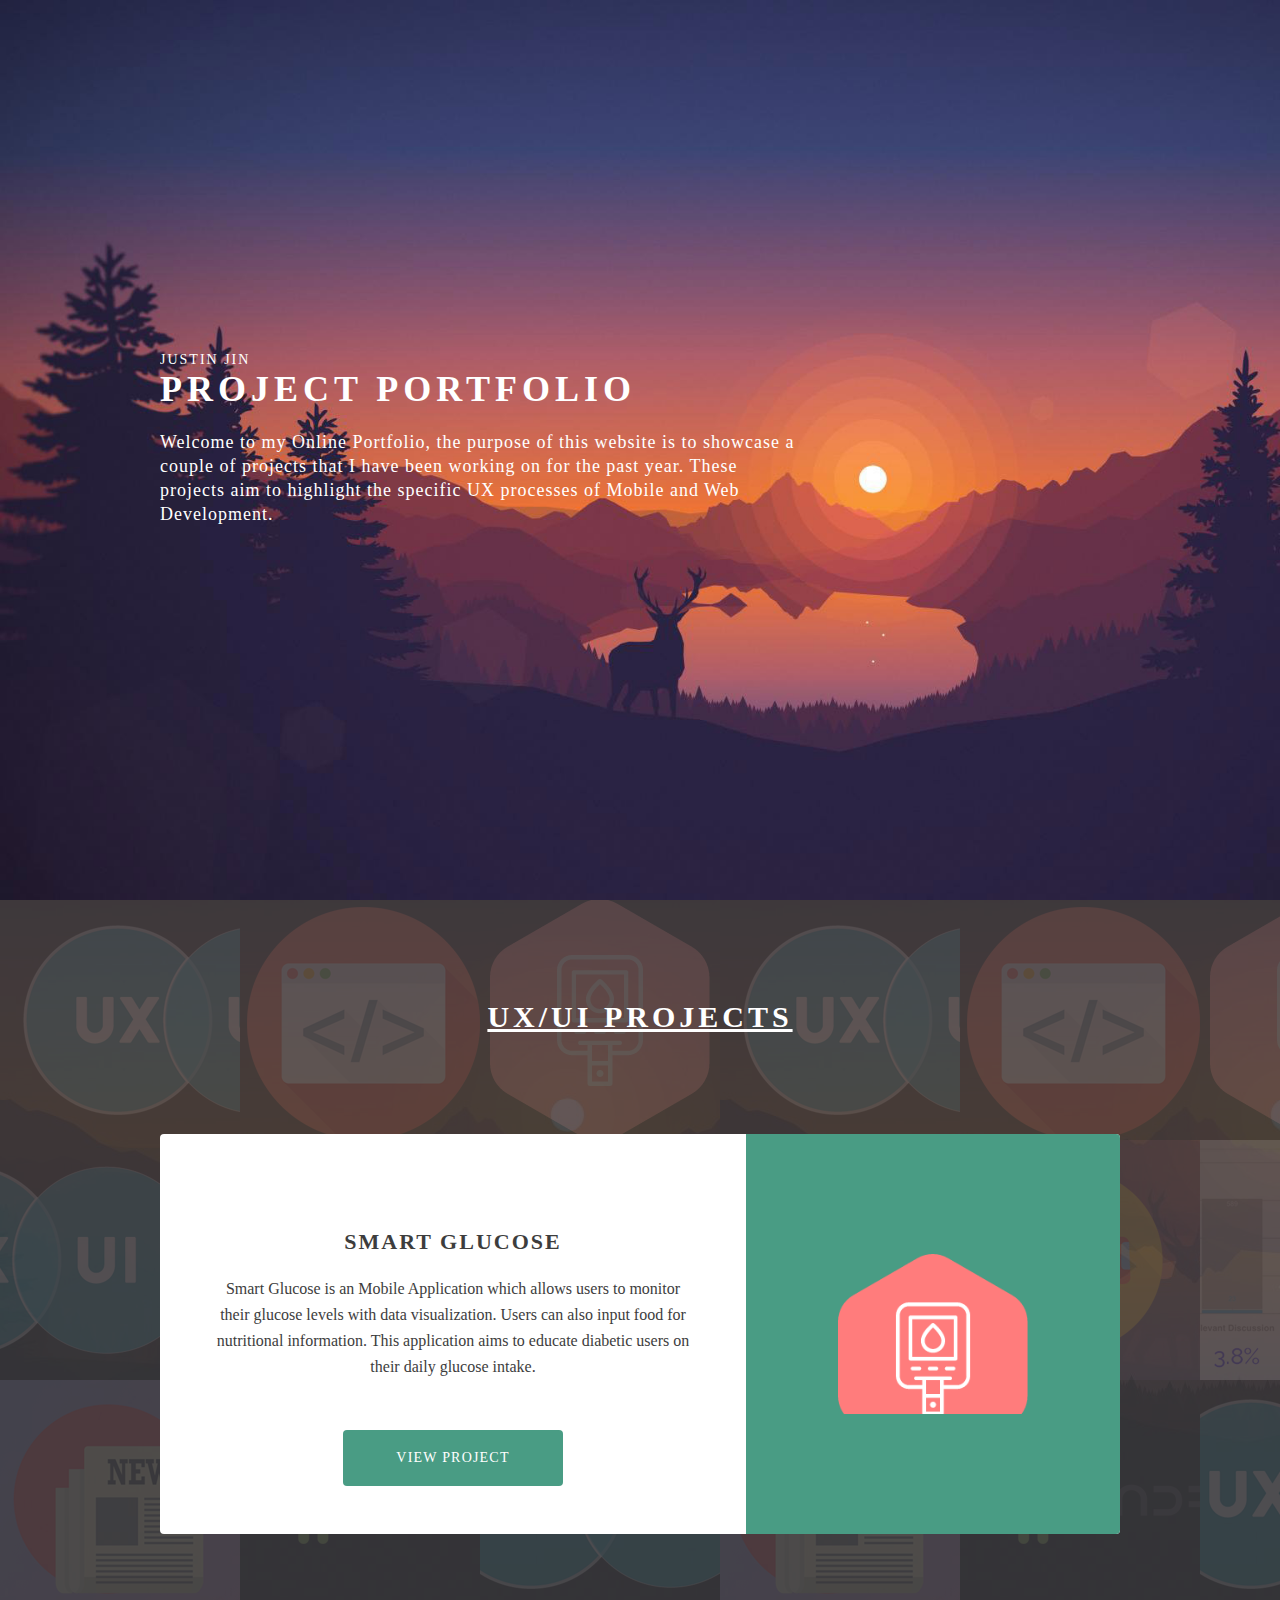
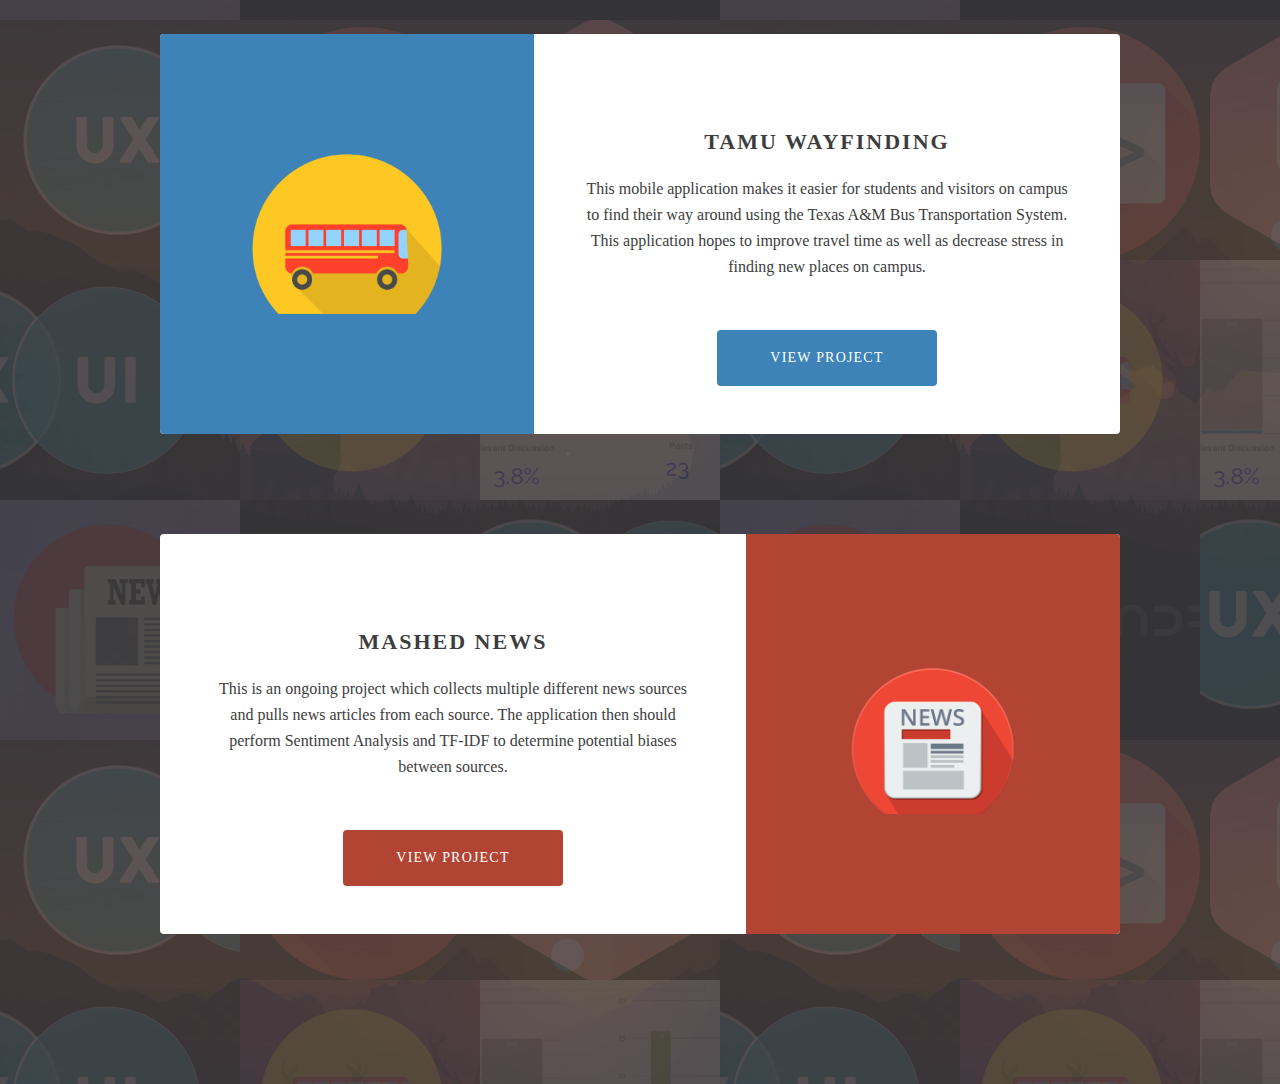
==== commit 423e2267: "test" ====
--- a/index.html
+++ b/index.html
@@ -9,9 +9,10 @@
 	<meta name="author" content="Justin Jin">
 	
     <!-- CSS / Fonts / Icons -->
-    <link rel="stylesheet" type="text/css" href="fonts.css">
     <link rel="stylesheet" href="animate.css">
     <link rel="stylesheet" href="mobile.css">
+
+
     
     <!-- JavaScript /jQuery -->
     <script src="jquery-2.0.3.min.js"></script>
@@ -53,7 +54,7 @@
 </head>
 <body>
 
-<header  class="dark">
+<header  class="mast-home">
 	<div class="container">
 		<div class="introduction">
 			<span class="animated fadeIn author-name">Justin Jin</span>
@@ -125,7 +126,7 @@
                         <h2 class="project-name">Mashed News</h2>
                         <p>This is an ongoing project which collects multiple different news sources and pulls news articles from each source. The application then should perform Sentiment Analysis and TF-IDF to determine potential biases between sources. </div>
                     <div class="project-ft">
-                        <span class="btn disabled">In Progress</span>
+                        <a href="mashednews.html" class="btn">View Project</a>
                     </div>
                 </div>
             </li> 
--- a/mobile.css
+++ b/mobile.css
@@ -1,38 +1,88 @@
 /* Fonts */ 
-@font-face{ 
-	font-family: 'ProximaNova-Thin';
-	src: url('../fonts/ProximaNova-Thin-webfont.eot');
-	src: url('../fonts/ProximaNova-Thin-webfont.eot?iefix') format('eot'),
-	     url('../fonts/ProximaNova-Thin-webfont.woff') format('woff'),
-	     url('../fonts/ProximaNova-Thin-webfont.ttf') format('truetype'),
-	     url('../fonts/ProximaNova-Thin-webfont.svg#webfont') format('svg');
-}
-
-@font-face{ 
-	font-family: 'ProximaNova-Light';
-	src: url('../fonts/ProximaNova-Light-webfont.eot');
-	src: url('../fonts/ProximaNova-Light-webfont.eot?iefix') format('eot'),
-	     url('../fonts/ProximaNova-Light-webfont.woff') format('woff'),
-	     url('../fonts/ProximaNova-Light-webfont.ttf') format('truetype'),
-	     url('../fonts/ProximaNova-Light-webfont.svg#webfont') format('svg');
-}
-
-@font-face{ 
-	font-family: 'ProximaNova-Reg';
-	src: url('../fonts/ProximaNova-Reg-webfont.eot');
-	src: url('../fonts/ProximaNova-Reg-webfont.eot?iefix') format('eot'),
-	     url('../fonts/ProximaNova-Reg-webfont.woff') format('woff'),
-	     url('../fonts/ProximaNova-Reg-webfont.ttf') format('truetype'),
-	     url('../fonts/ProximaNova-Reg-webfont.svg#webfont') format('svg');
-}
-
-@font-face{ 
-	font-family: 'ProximaNova-Bold';
-	src: url('../fonts/ProximaNova-Bold-webfont.eot');
-	src: url('../fonts/ProximaNova-Bold-webfont.eot?iefix') format('eot'),
-	     url('../fonts/ProximaNova-Bold-webfont.woff') format('woff'),
-	     url('../fonts/ProximaNova-Bold-webfont.ttf') format('truetype'),
-	     url('../fonts/ProximaNova-Bold-webfont.svg#webfont') format('svg');
+
+@font-face {
+    font-family: 'proxima_nova_altblack';
+    src: url('Mark Simonson - Proxima Nova Alt Black-webfont.eot');
+    src: url('Mark Simonson - Proxima Nova Alt Black-webfont.eot?#iefix') format('embedded-opentype'),
+         url('Mark Simonson - Proxima Nova Alt Black-webfont.woff2') format('woff2'),
+         url('Mark Simonson - Proxima Nova Alt Black-webfont.woff') format('woff'),
+         url('Mark Simonson - Proxima Nova Alt Black-webfont.ttf') format('truetype'),
+         url('Mark Simonson - Proxima Nova Alt Black-webfont.svg#proxima_nova_altblack') format('svg');
+    font-weight: normal;
+    font-style: normal;
+
+}
+
+@font-face {
+    font-family: 'proxima_nova_altbold';
+    src: url('Mark Simonson - Proxima Nova Alt Bold-webfont.eot');
+    src: url('Mark Simonson - Proxima Nova Alt Bold-webfont.eot?#iefix') format('embedded-opentype'),
+         url('Mark Simonson - Proxima Nova Alt Bold-webfont.woff2') format('woff2'),
+         url('Mark Simonson - Proxima Nova Alt Bold-webfont.woff') format('woff'),
+         url('Mark Simonson - Proxima Nova Alt Bold-webfont.ttf') format('truetype'),
+         url('Mark Simonson - Proxima Nova Alt Bold-webfont.svg#proxima_nova_altbold') format('svg');
+    font-weight: normal;
+    font-style: normal;
+
+}
+
+@font-face {
+    font-family: 'Proxima Nova';
+    src: url('Mark Simonson - Proxima Nova Alt Regular-webfont.eot');
+    src: url('Mark Simonson - Proxima Nova Alt Regular-webfont.eot?#iefix') format('embedded-opentype'),
+         url('Mark Simonson - Proxima Nova Alt Regular-webfont.woff2') format('woff2'),
+         url('Mark Simonson - Proxima Nova Alt Regular-webfont.woff') format('woff'),
+         url('Mark Simonson - Proxima Nova Alt Regular-webfont.ttf') format('truetype'),
+         url('Mark Simonson - Proxima Nova Alt Regular-webfont.svg#proxima_nova_altregular') format('svg');
+    font-weight: normal;
+    font-style: normal;
+
+}
+
+/* Generated by Font Squirrel (http://www.fontsquirrel.com) on April 4, 2015 */
+
+
+
+@font-face {
+    font-family: 'proxima_nova_scosfthin';
+    src: url('Mark Simonson - Proxima Nova ScOsf Thin-webfont.eot');
+    src: url('Mark Simonson - Proxima Nova ScOsf Thin-webfont.eot?#iefix') format('embedded-opentype'),
+         url('Mark Simonson - Proxima Nova ScOsf Thin-webfont.woff2') format('woff2'),
+         url('Mark Simonson - Proxima Nova ScOsf Thin-webfont.woff') format('woff'),
+         url('Mark Simonson - Proxima Nova ScOsf Thin-webfont.ttf') format('truetype'),
+         url('Mark Simonson - Proxima Nova ScOsf Thin-webfont.svg#proxima_nova_scosfthin') format('svg');
+    font-weight: normal;
+    font-style: normal;
+
+}
+
+
+
+
+@font-face {
+    font-family: 'proxima_nova_ltsemibold';
+    src: url('Mark Simonson - Proxima Nova Semibold-webfont.eot');
+    src: url('Mark Simonson - Proxima Nova Semibold-webfont.eot?#iefix') format('embedded-opentype'),
+         url('Mark Simonson - Proxima Nova Semibold-webfont.woff2') format('woff2'),
+         url('Mark Simonson - Proxima Nova Semibold-webfont.woff') format('woff'),
+         url('Mark Simonson - Proxima Nova Semibold-webfont.ttf') format('truetype'),
+         url('Mark Simonson - Proxima Nova Semibold-webfont.svg#proxima_nova_ltsemibold') format('svg');
+    font-weight: normal;
+    font-style: normal;
+
+}
+
+@font-face {
+    font-family: 'proxima_nova_ltthin';
+    src: url('Mark Simonson - Proxima Nova Thin-webfont.eot');
+    src: url('Mark Simonson - Proxima Nova Thin-webfont.eot?#iefix') format('embedded-opentype'),
+         url('Mark Simonson - Proxima Nova Thin-webfont.woff2') format('woff2'),
+         url('Mark Simonson - Proxima Nova Thin-webfont.woff') format('woff'),
+         url('Mark Simonson - Proxima Nova Thin-webfont.ttf') format('truetype'),
+         url('Mark Simonson - Proxima Nova Thin-webfont.svg#proxima_nova_ltthin') format('svg');
+    font-weight: normal;
+    font-style: normal;
+
 }
 
 
@@ -850,7 +900,7 @@
 /* New Projects List */
 /* project module */
 .home {
-	background-image: url('../images/collage-bg.jpg');
+	background-image: url(bg2.png);
 	}
 
 .project {
@@ -1181,7 +1231,7 @@
 	  width: 100%;
 	  height: 700px;
 	  color: #FFF;
-	  background: transparent url('../images/mast-desk-medium.jpg') 0 0 / cover no-repeat ;
+	  background: transparent url(bg.jpg) 0 0 / cover no-repeat ;
   }
   
   	.introduction {
@@ -1691,28 +1741,28 @@
 	  width: 100%;
 	  height: 900px;
 	  color: #FFF;
-	  background: transparent url('../images/mast-desk-large.jpg') 0 0 / cover no-repeat ;
+	  background: transparent url(bg.jpg) 0 0 / cover no-repeat ;
   }
   .introduction {
 	  padding-top: 350px;
   }
   .author-name {
 	  margin-bottom: 5px;
-	  font-family: 'ProximaNova-Bold';
+	  font-family: 'proxima_nova_altbold';
 	  text-transform: uppercase;
 	  font-size: 14px;
 	  letter-spacing: 2px;
 	  margin-bottom: 5px;
   }
   .author-title {
-	  font-family: 'ProximaNova-Thin';
+	  font-family: 'proxima_nova_ltthin';
 	  font-size: 36px;
 	  letter-spacing: 5px;
 	  margin-bottom: 20px;
 	  margin-top: 0px;
 	  }
   .author-summary {
-	  font-family: 'ProximaNova-Thin';
+	  font-family: 'proxima_nova_ltthin';
 	  font-size: 18px;
 	  letter-spacing: 1px;
 	  width: 640px;
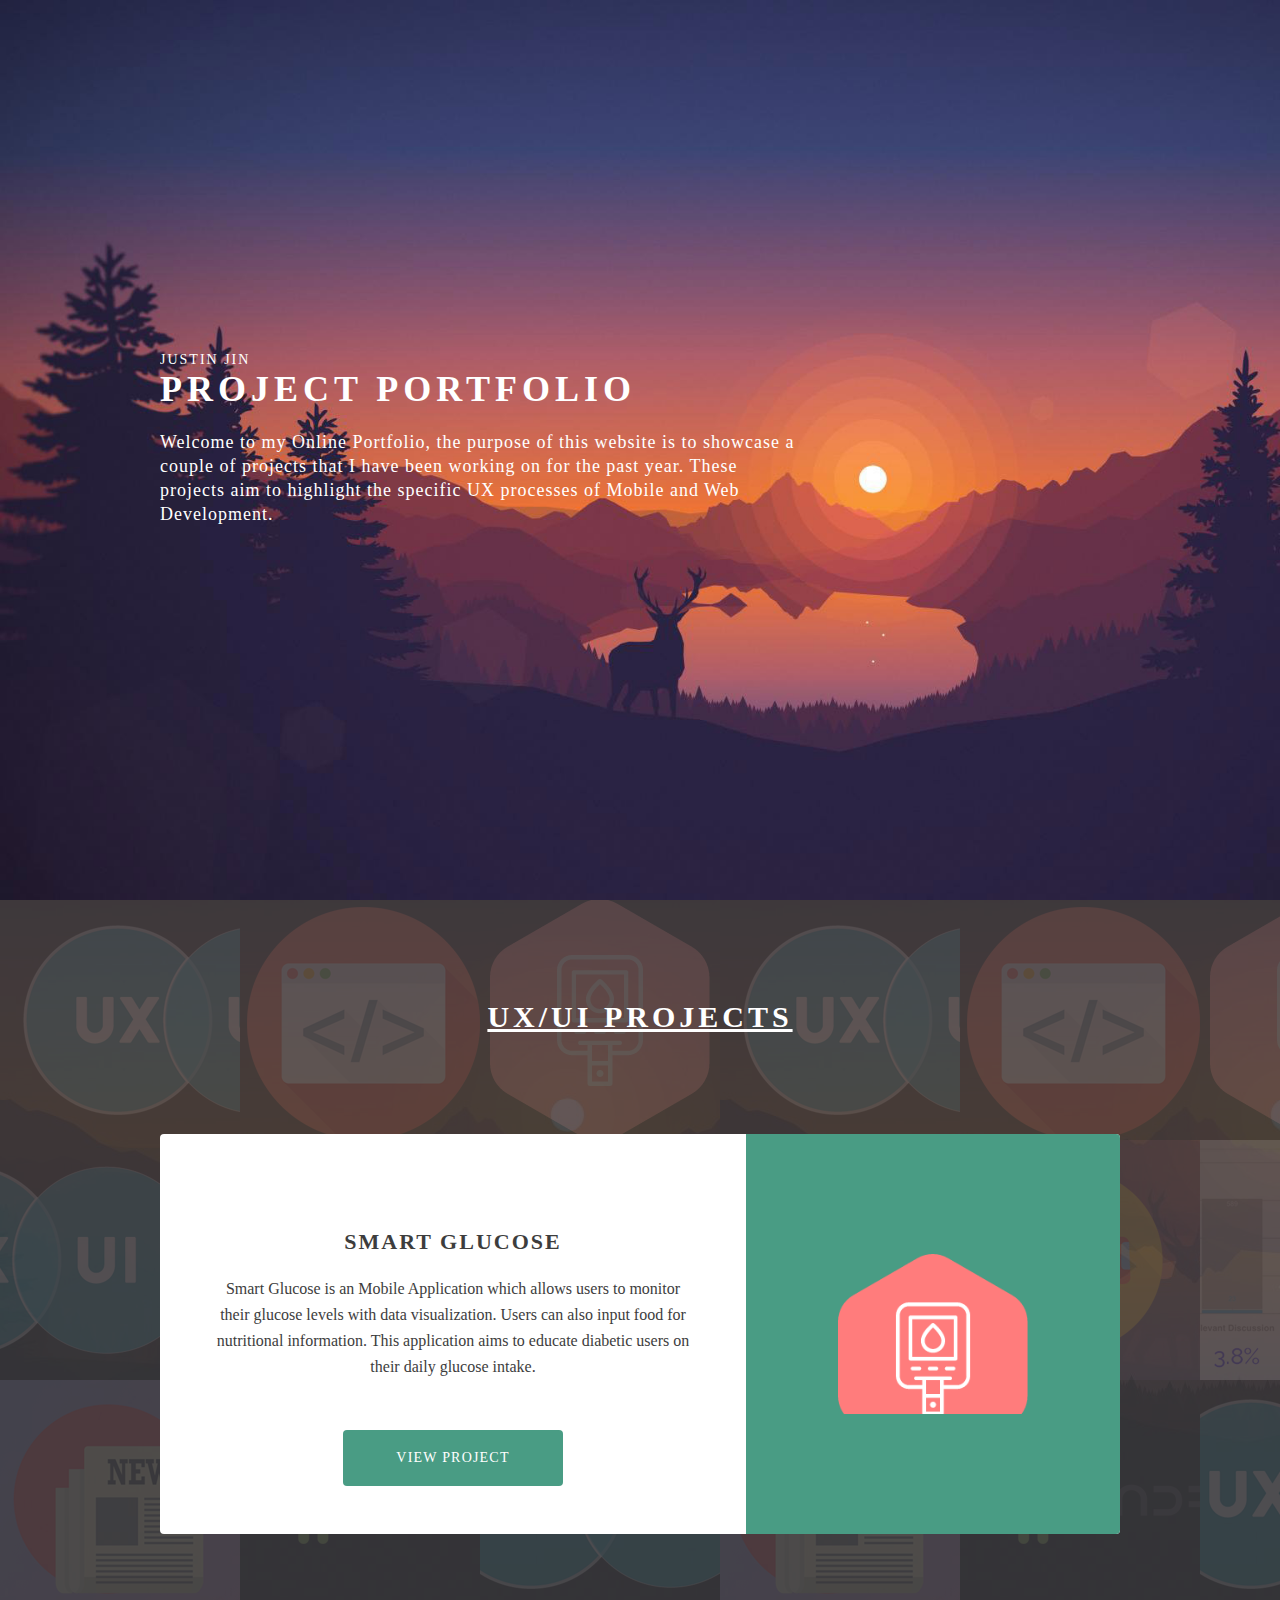
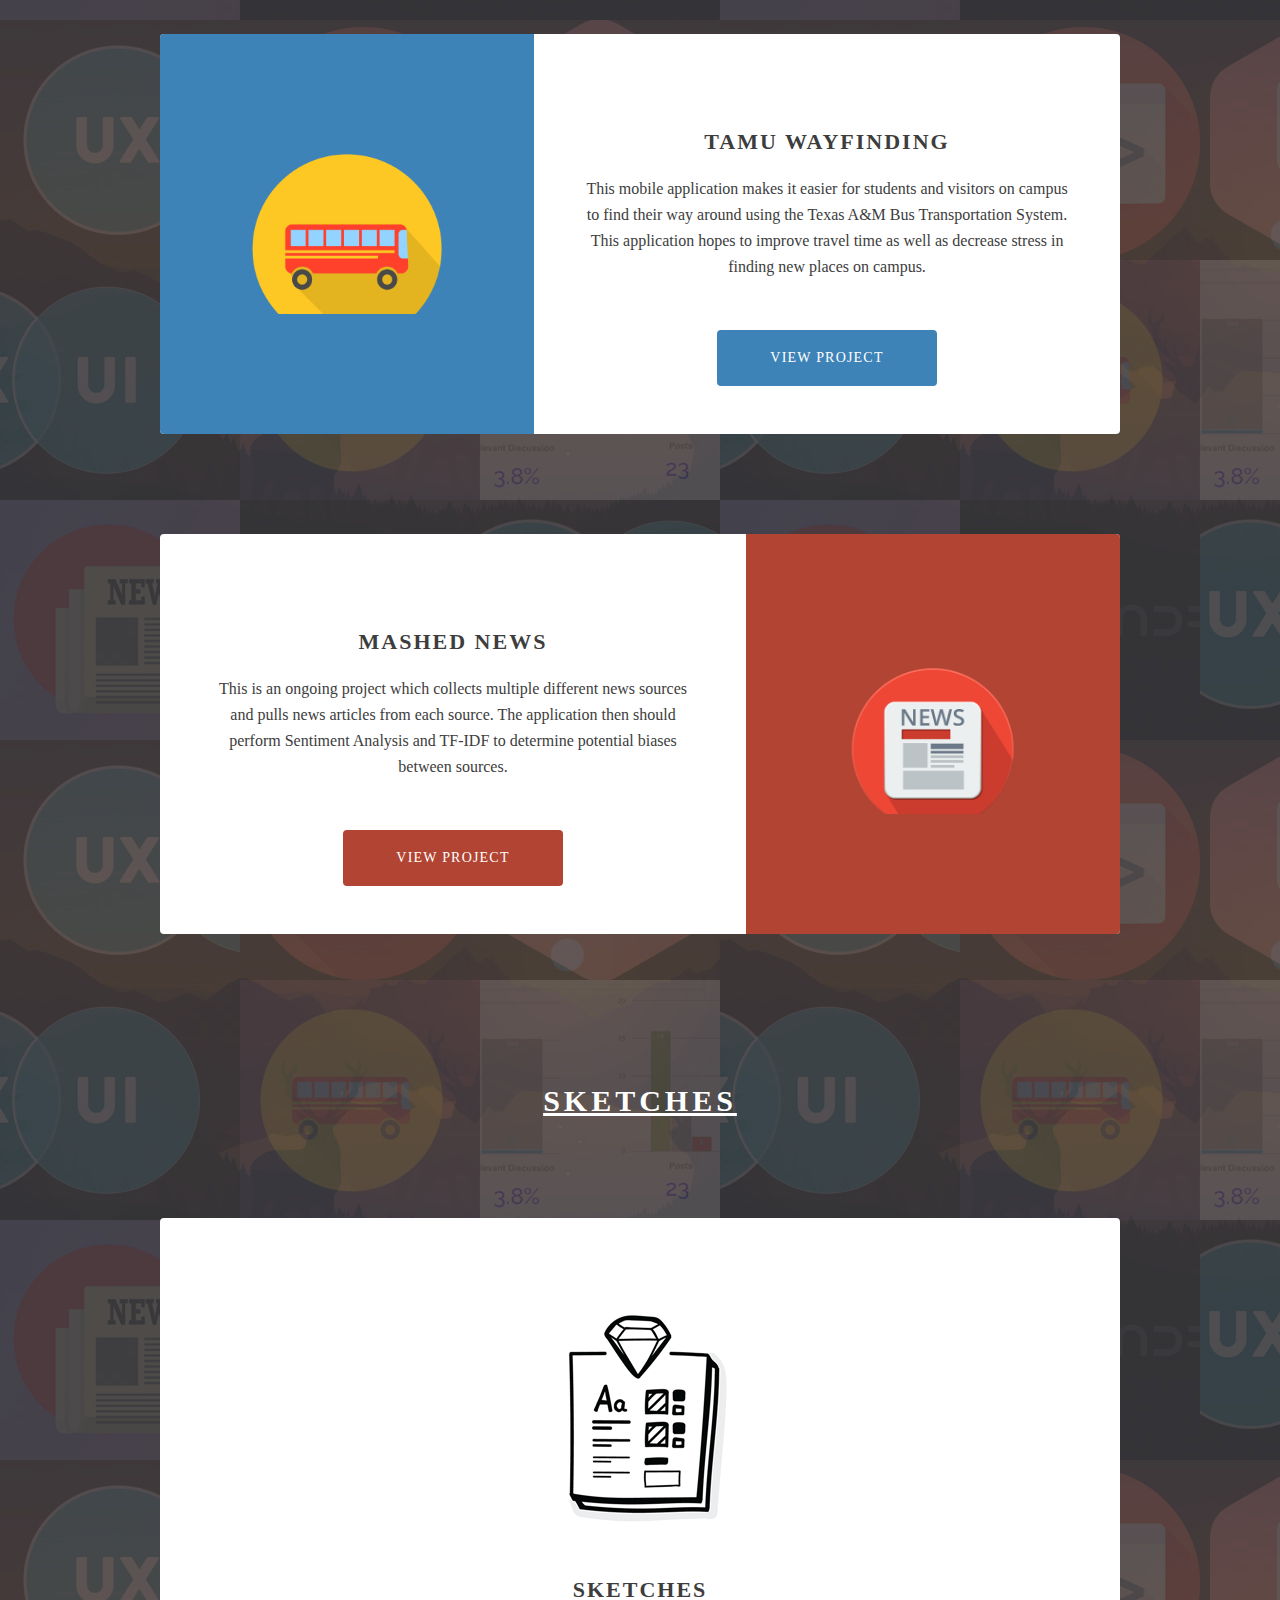
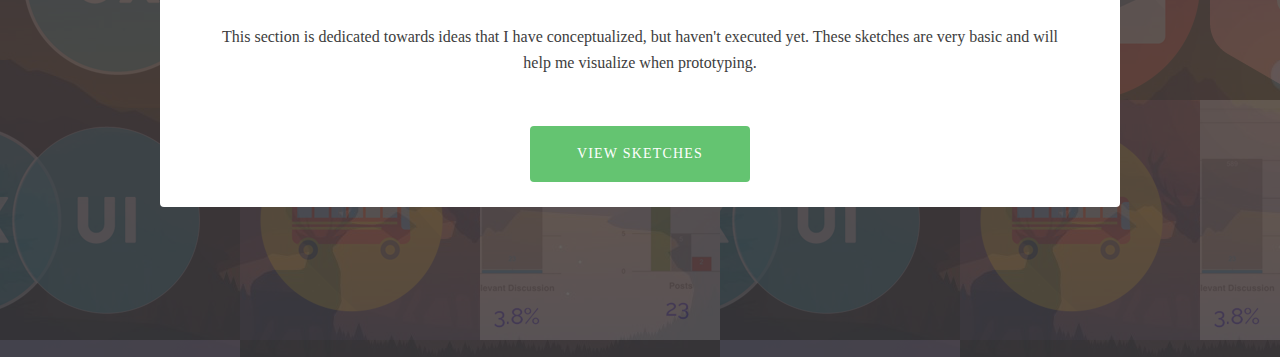
==== commit 80332ab9: "final" ====
--- a/index.html
+++ b/index.html
@@ -110,7 +110,7 @@
                 </div>
             </li> 
 			
-					<li>
+			<li>
                 <div class="project theme_red">
 				  <div class="project-hd project-hd_reverse">
                     <div class="project-hd">
@@ -124,13 +124,36 @@
 					</div>
                     <div class="project-bd">
                         <h2 class="project-name">Mashed News</h2>
-                        <p>This is an ongoing project which collects multiple different news sources and pulls news articles from each source. The application then should perform Sentiment Analysis and TF-IDF to determine potential biases between sources. </div>
+                        <p>This is an ongoing project which collects multiple different news sources and pulls news articles from each source. The application then should perform Sentiment Analysis and TF-IDF to determine potential biases between sources.					</div>
                     <div class="project-ft">
                         <a href="mashednews.html" class="btn">View Project</a>
                     </div>
                 </div>
             </li> 
 		<li>
+		
+		<div class="container">
+				<u><h3 class="title-section">Sketches</h3></u>
+	</div>
+		
+		<li>
+                <div class="project theme_green">
+				  <div class="project-hd project-hd_reverse">
+                    <div class="project-hd">
+                    </div>
+					</div>
+                    <div class="project-bd">
+					<img src= "sketchicon.png"/>
+                        <h2 class="project-name">Sketches</h2>
+                        <p>This section is dedicated towards ideas that I have conceptualized, but haven't executed yet. These sketches are very basic and will help me visualize when prototyping. 				
+						</div>
+                    <div class="project-ft">
+                        <a href="sketches.html" class="btn">View Sketches</a>
+                    </div>
+                </div>
+            </li> 
+		<li>
+		
 		
         </ul>   
 		
